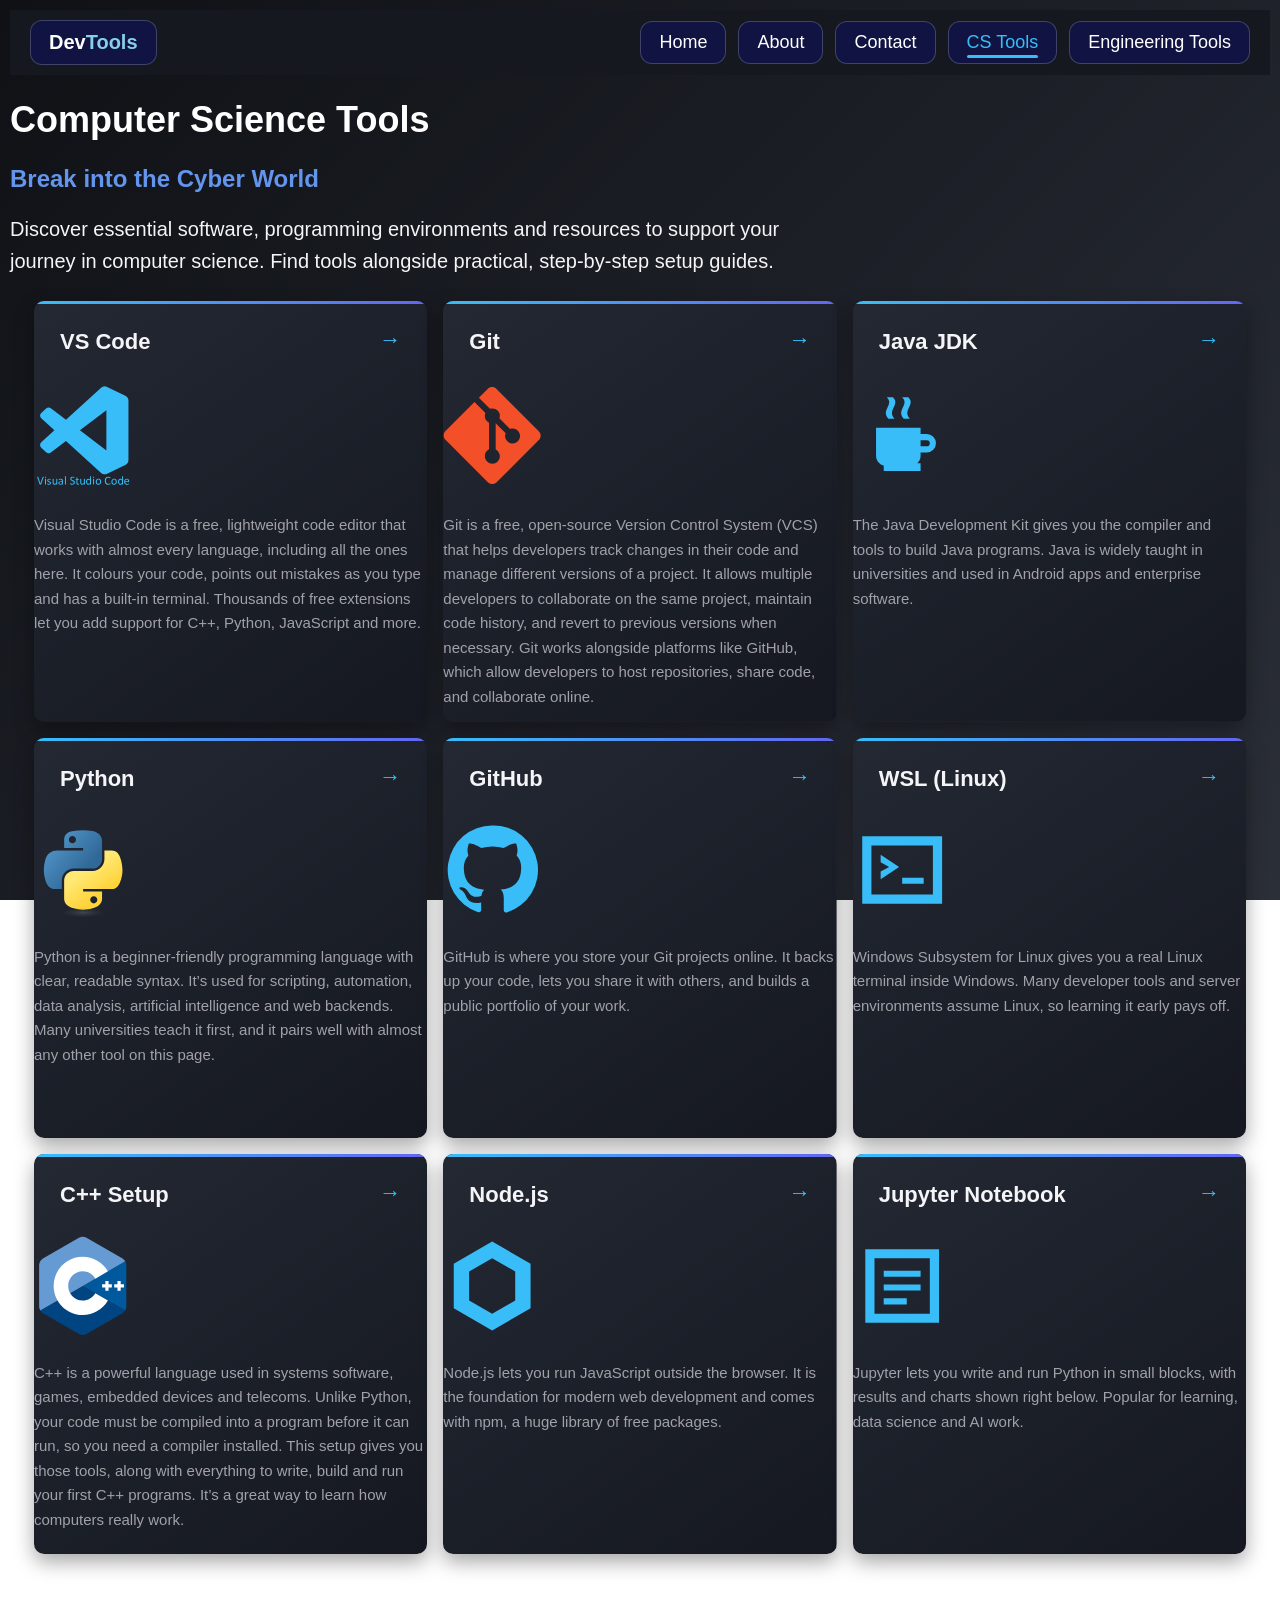
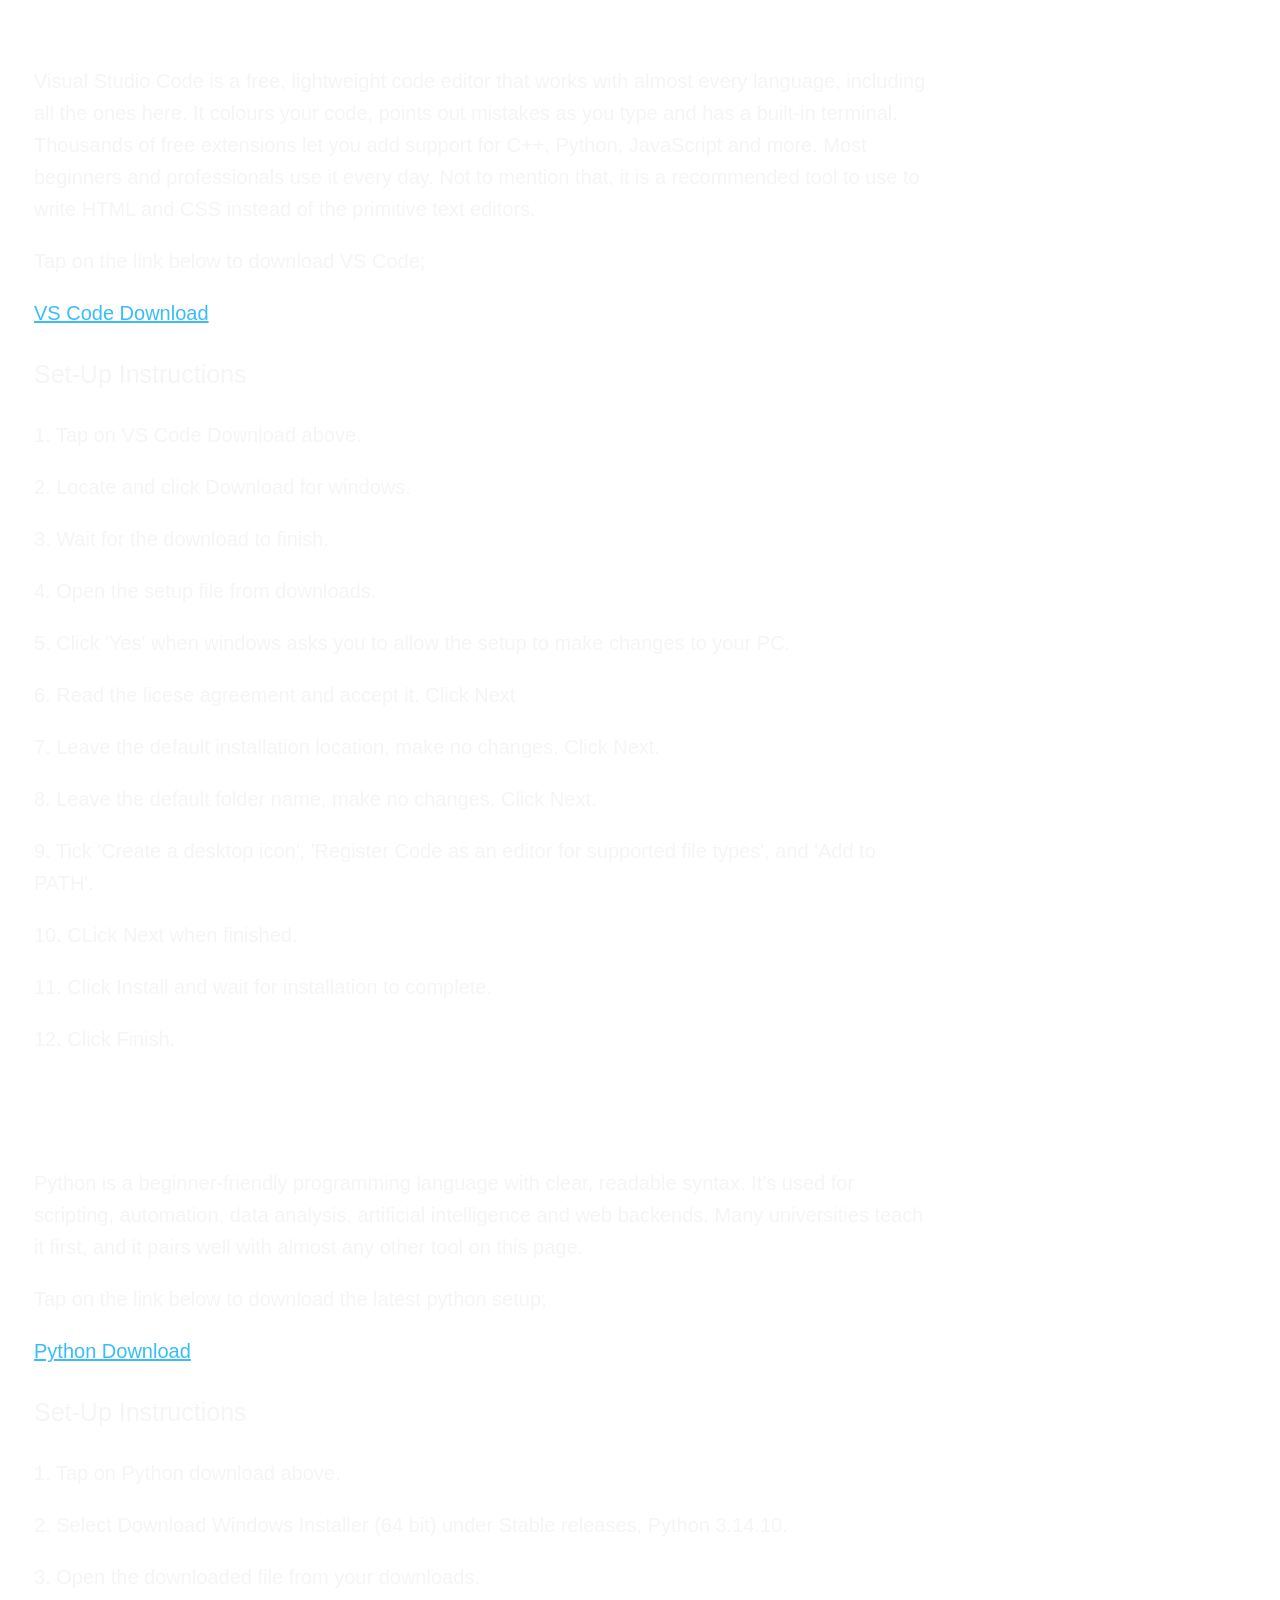
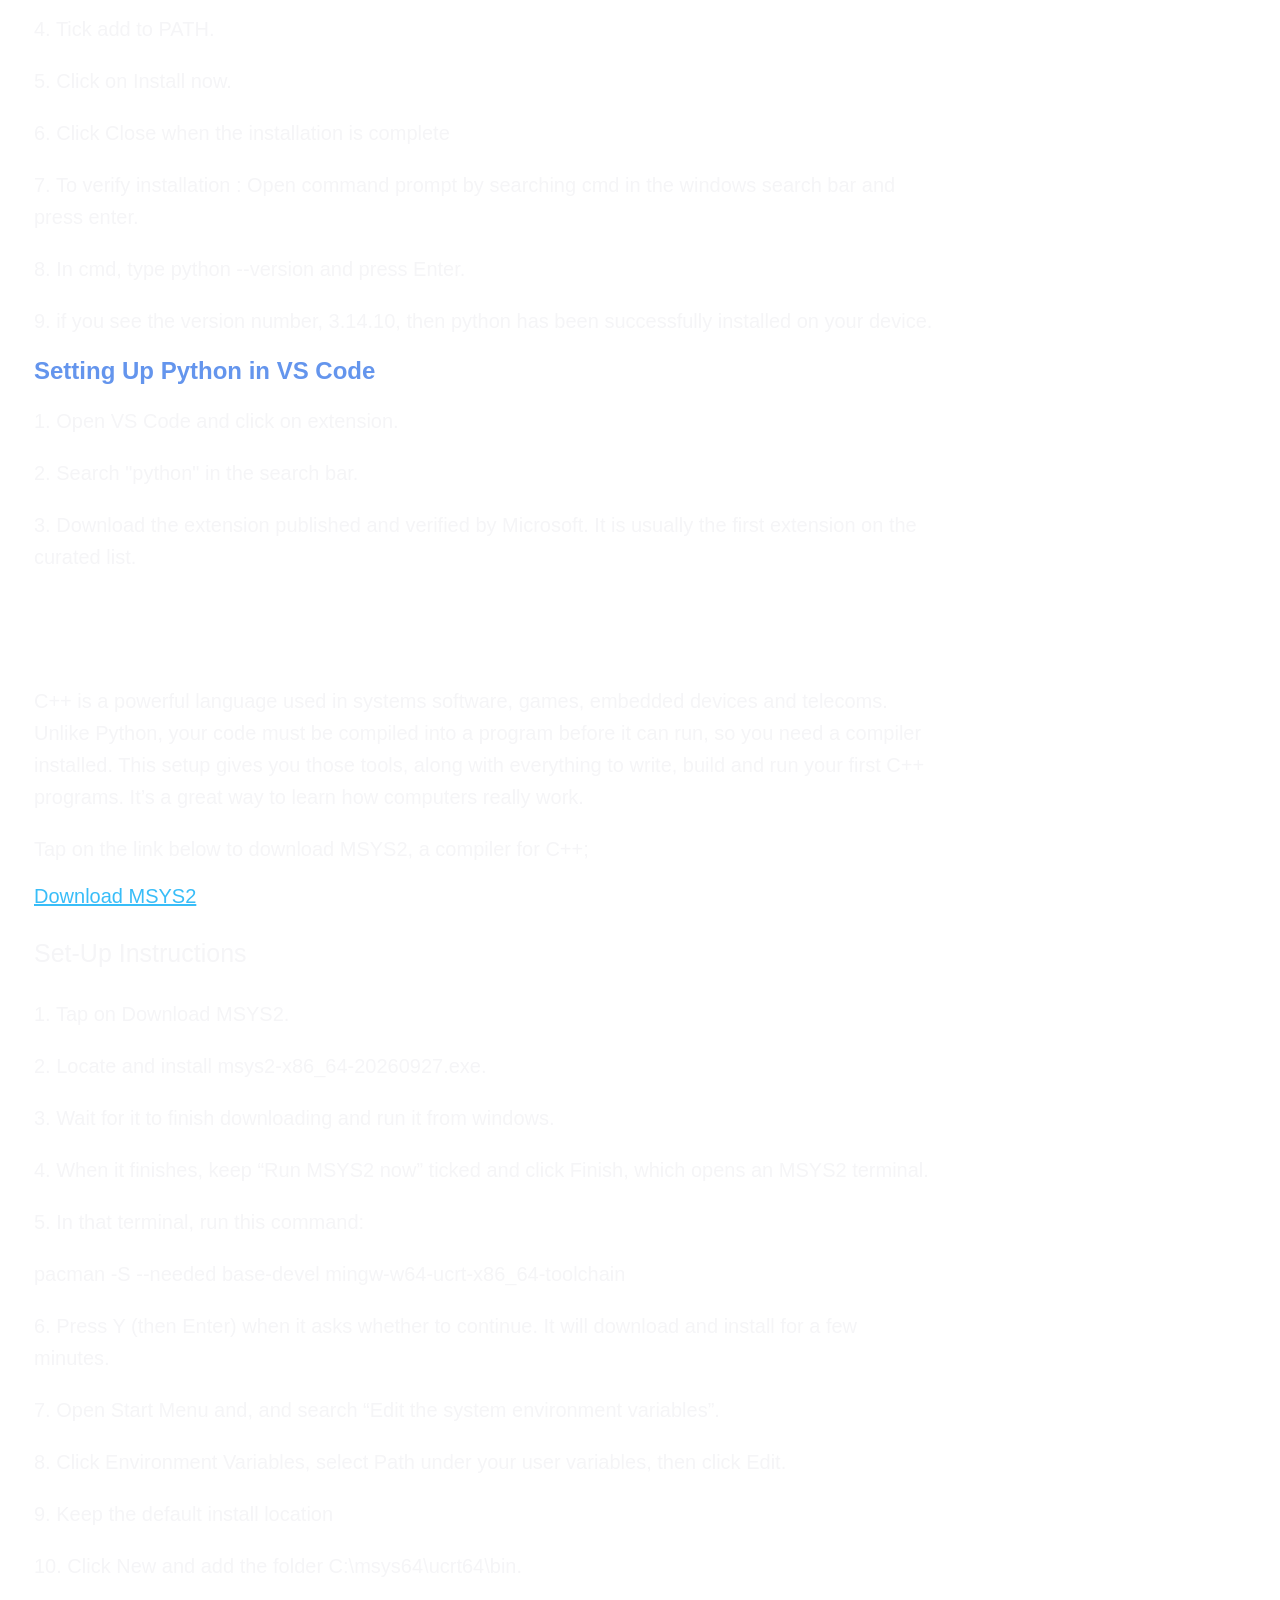
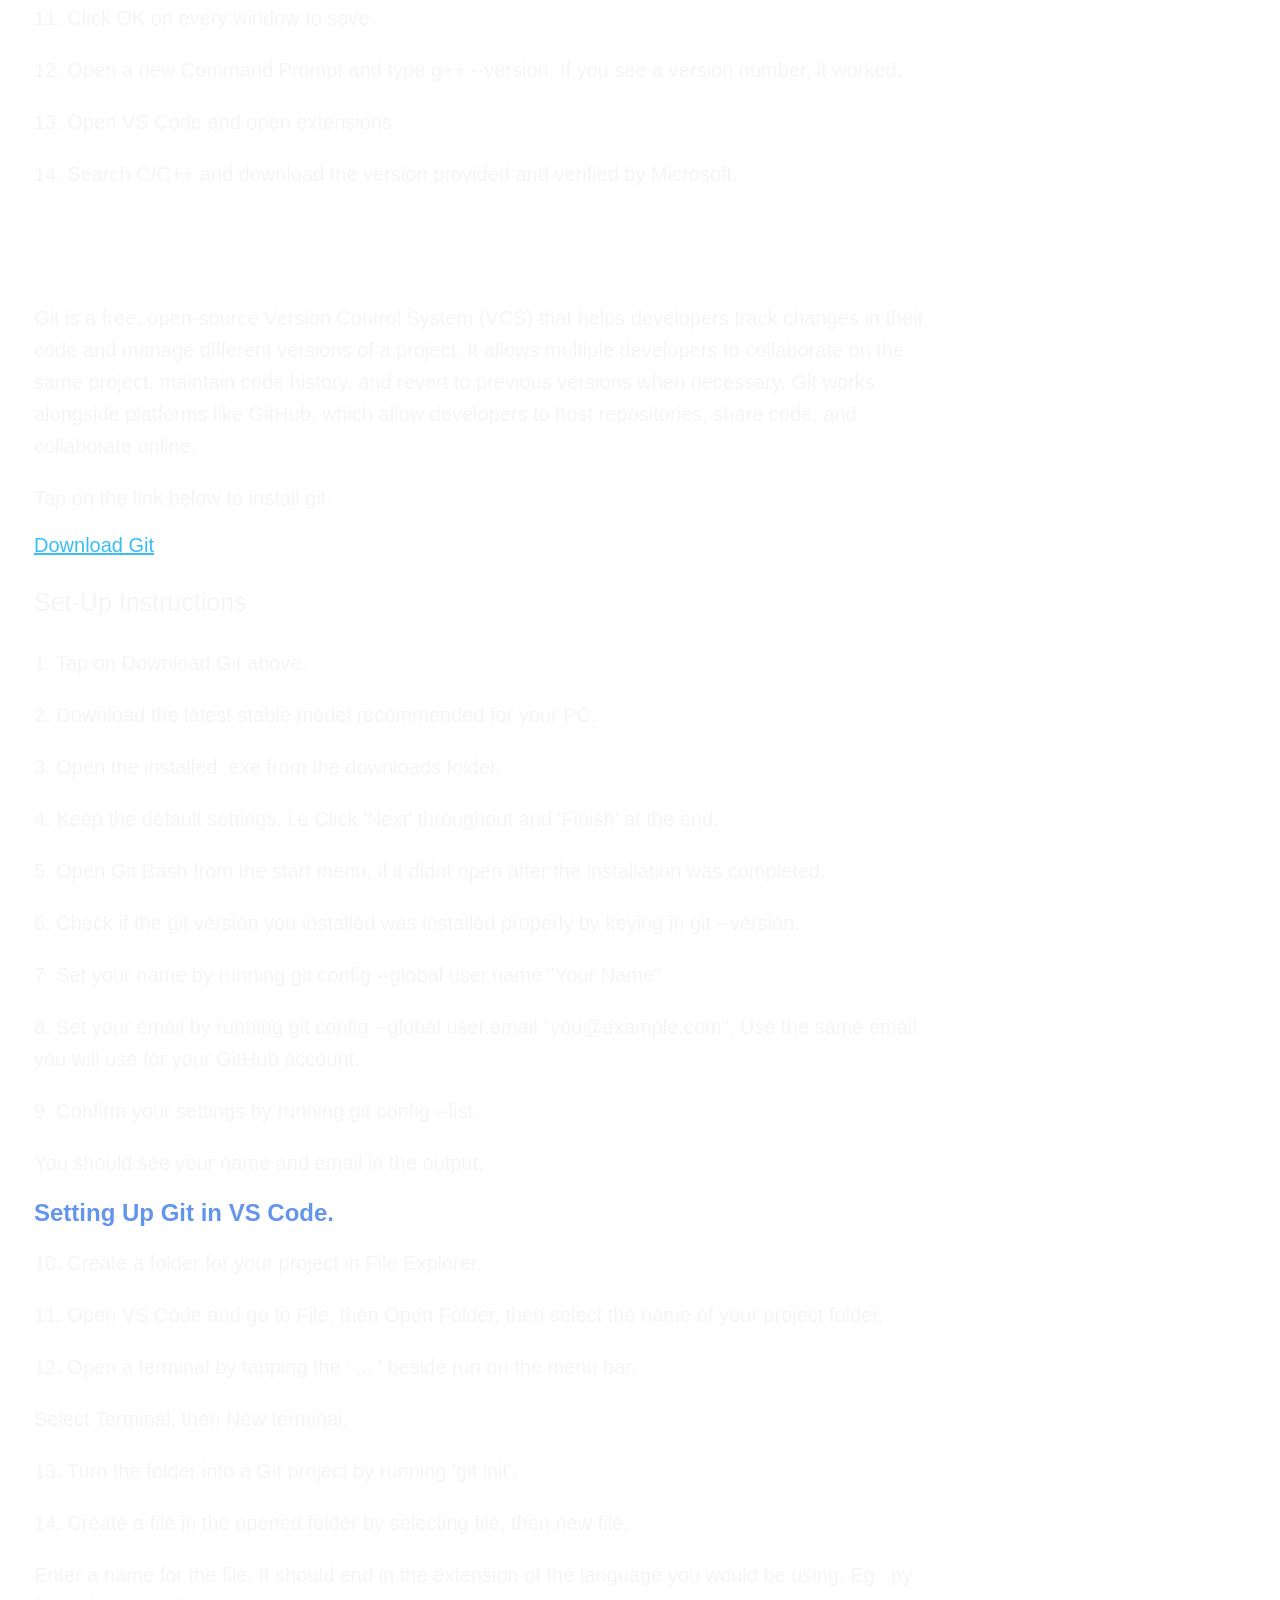
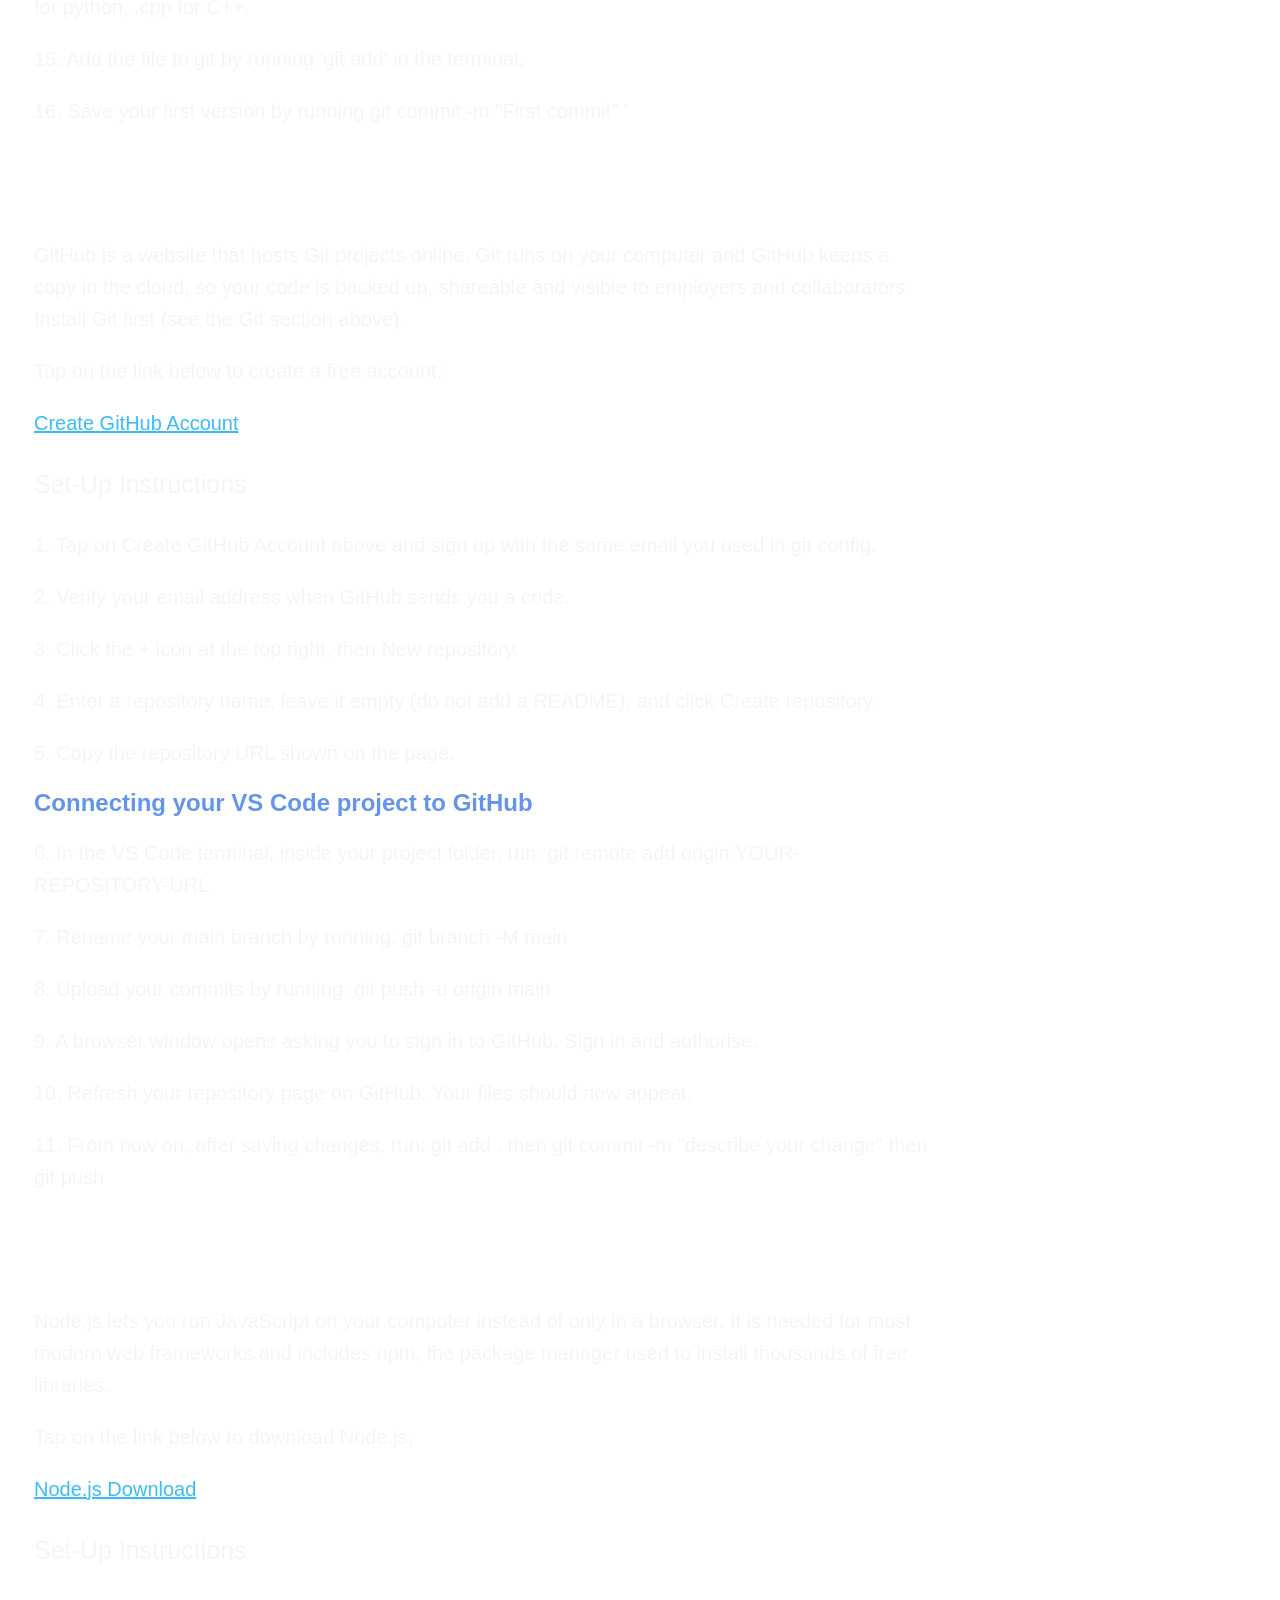
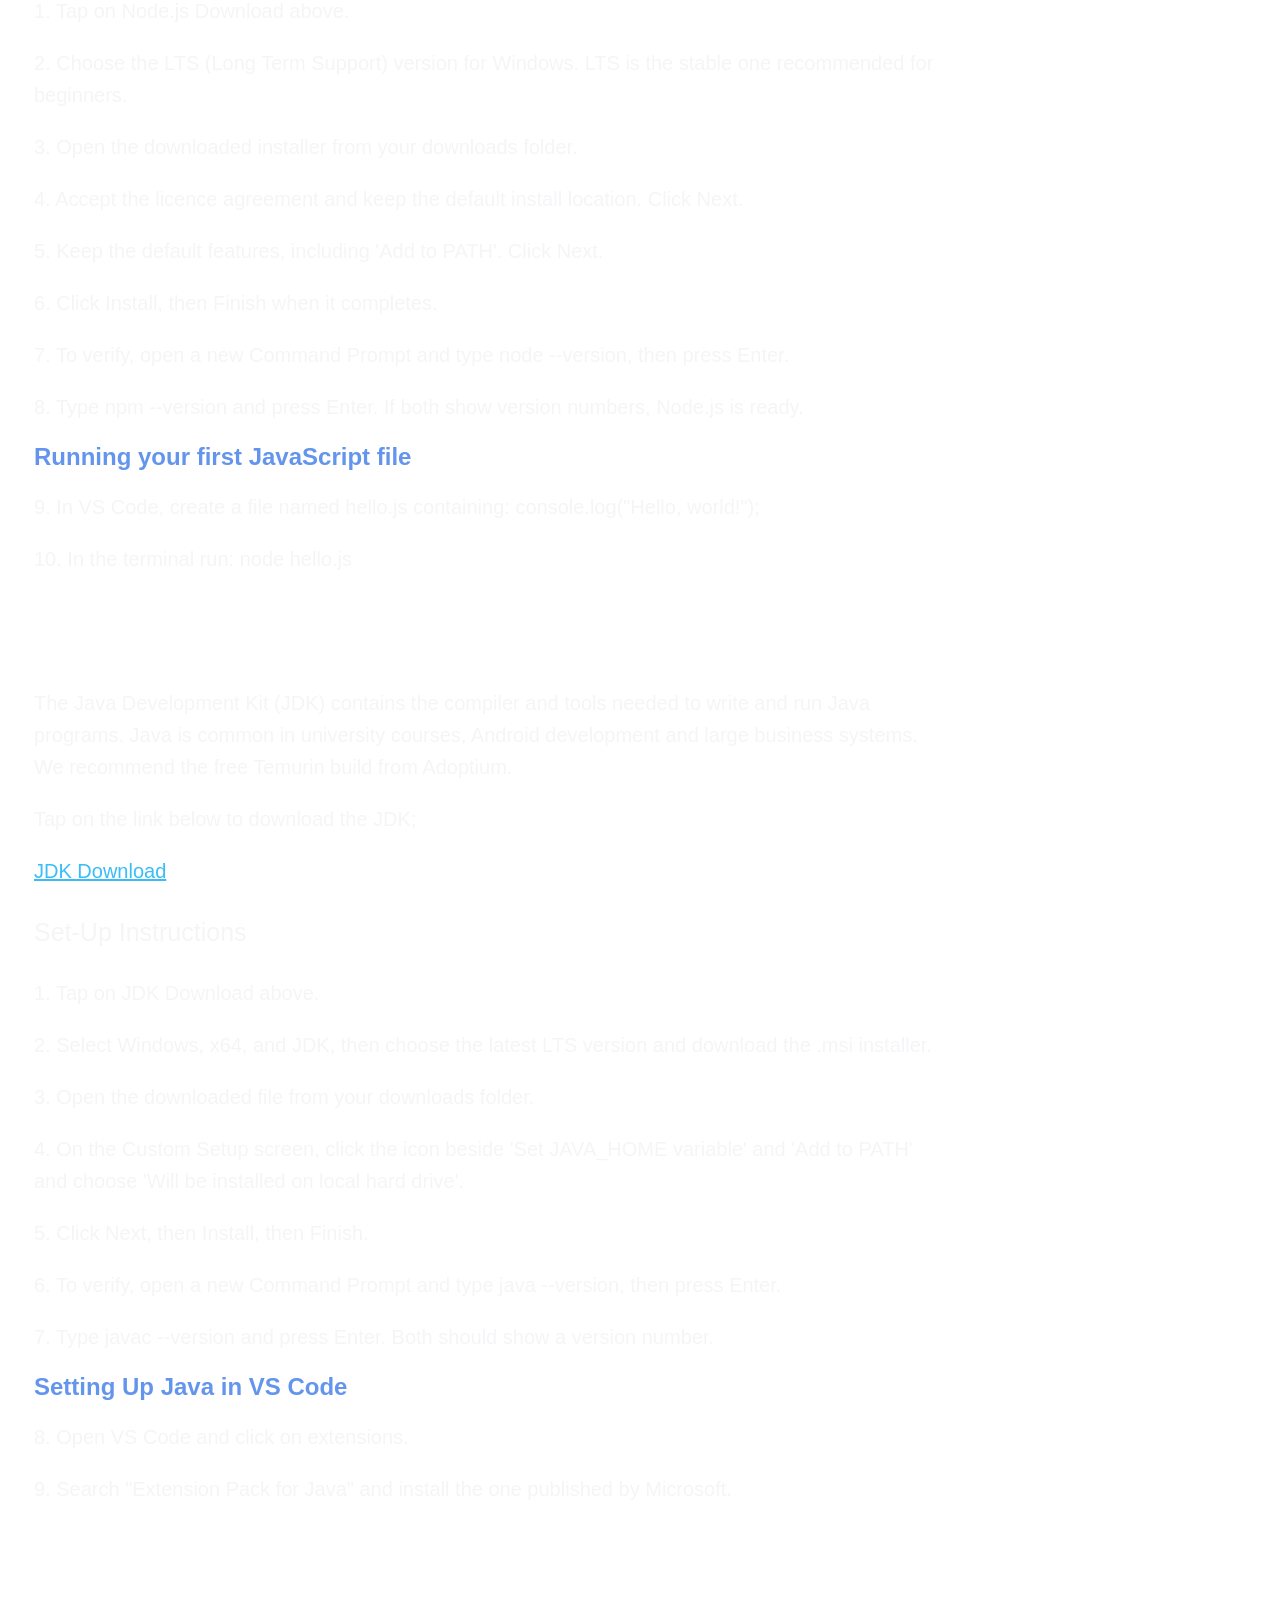
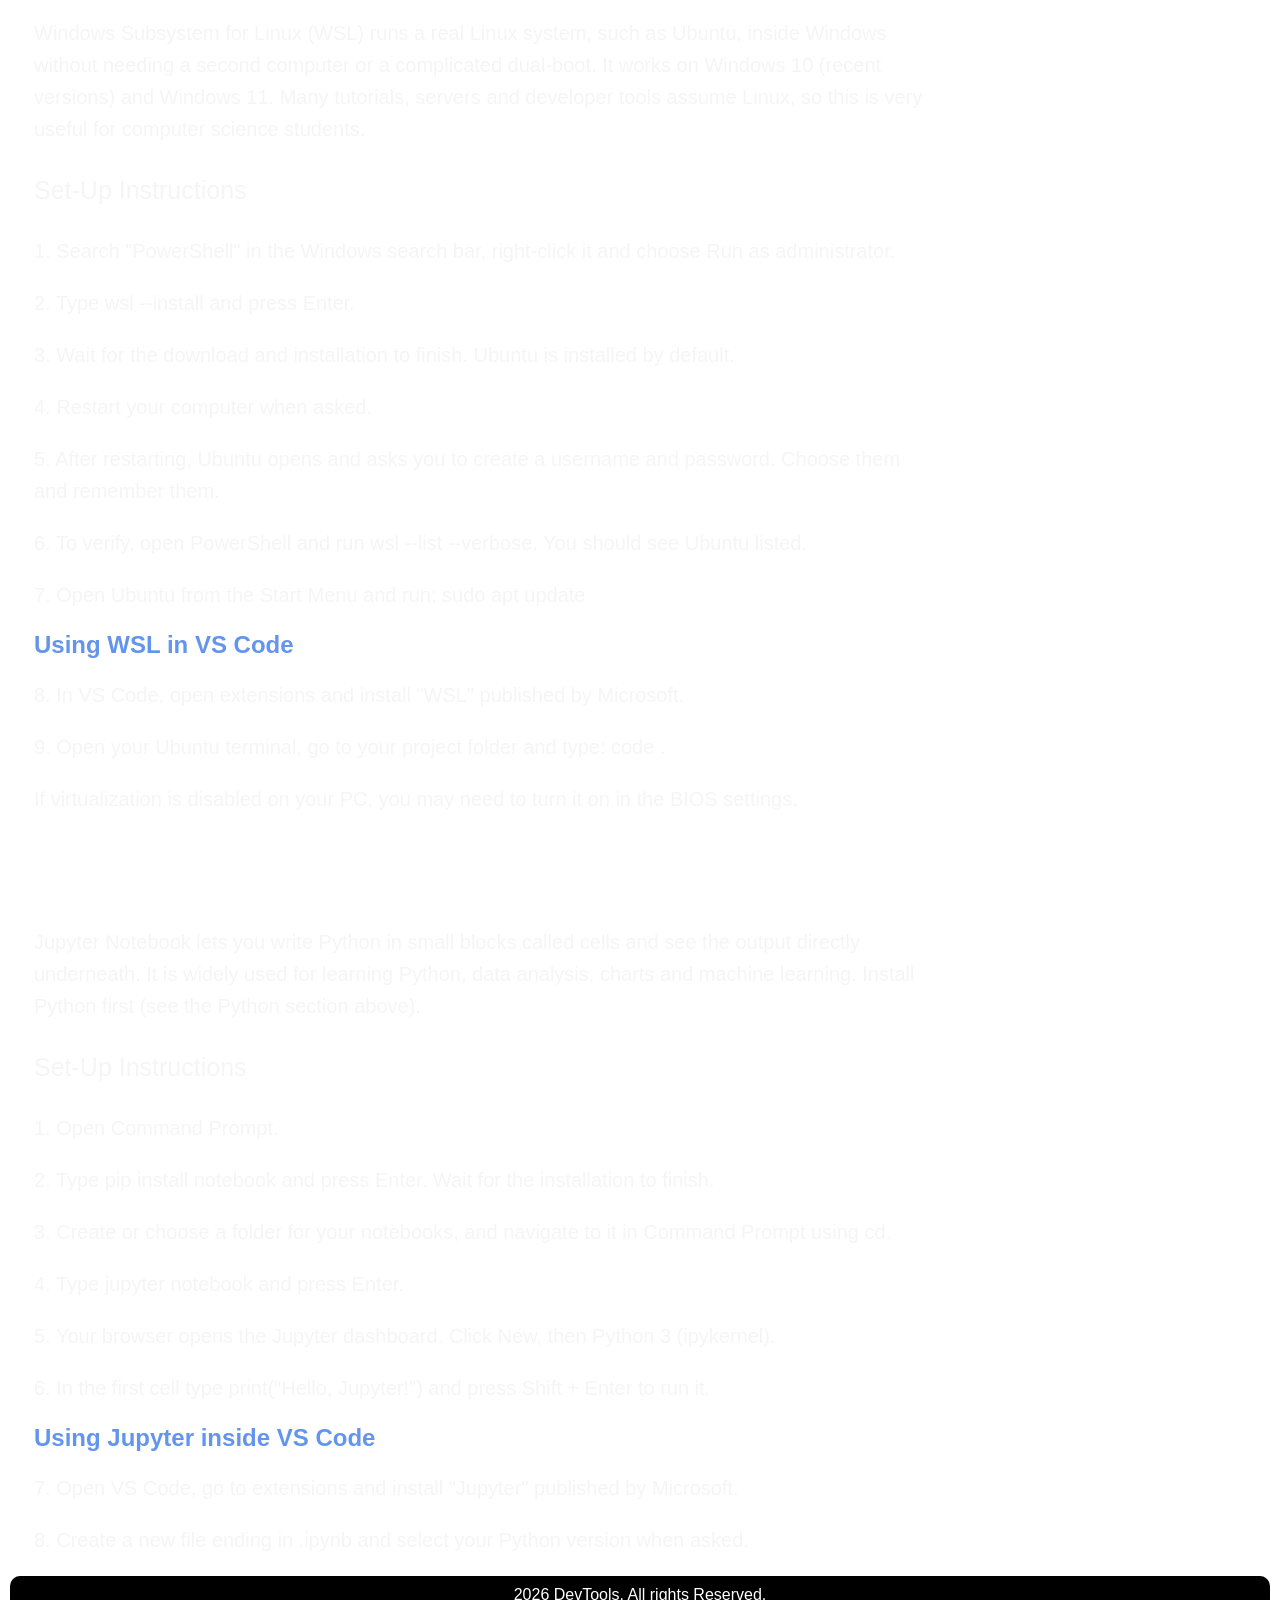
==== devtoolsv.html @ 0cd1486c "Added engtools and mobile fixes" ====
<!DOCTYPE html>
<html lang="en">
<head>
    <meta charset="UTF-8">
    <meta name="viewport" content="width=device-width, initial-scale=1.0">
    <title> DevTools </title>
    <link rel="stylesheet" href="style.css"> 
    <link rel="icon" href="favicon.svg" type="image/svg+xml"> 
</head>
<body>
    <header>
     <nav class="navbar">
        <span class="logo">Dev<span class="accent">Tools</span></span> 
         <div class="navlinks">
        <a href="index.html">Home</a>
        <a href="index.html#about">About</a>
        <a href="index.html#contact">Contact</a>
        <a href="devtoolsv.html" class="active">CS Tools</a>
        <a href="engtools.html">Engineering Tools</a>
         </div>
     </nav>    
    </header>
<h1> Computer Science Tools </h1>
    <h2> Break into the Cyber World </h2>
<p class="about"> Discover essential software, programming environments and resources to support your journey in computer science. Find tools alongside practical, step-by-step setup guides.</p>
<ul id="dt">
    <li>
        <a href="#vscode"> VS Code </a>
            <svg viewBox="0 0 128 128">
            <path fill-rule="evenodd" d="M35.206 124.461c-.35 0-.657.03-.916.088-.262.057-.479.15-.65.266-.159.106-.29.25-.379.421a1.287 1.287 0 0 0-.12.565c0 .362.117.654.346.87.235.214.558.32.974.32.33.003.654-.085.938-.253.29-.175.59-.437.91-.79v-1.487h-1.103zm35.719-3.068c-.329 0-.608.08-.837.238a1.796 1.796 0 0 0-.557.616 2.992 2.992 0 0 0-.313.864 5.08 5.08 0 0 0-.096.984c0 .35.025.695.084 1.037.053.337.149.636.283.898.133.263.315.476.537.633.224.158.503.238.845.238.17 0 .333-.026.49-.07.175-.054.342-.133.492-.234a3.7 3.7 0 0 0 .522-.425c.206-.202.4-.418.578-.646v-2.805c-.35-.433-.688-.762-1.013-.987a1.756 1.756 0 0 0-1.015-.34zm12.989-.03c-.384 0-.712.068-.987.205a1.805 1.805 0 0 0-.682.57 2.714 2.714 0 0 0-.397.878c-.09.363-.132.736-.127 1.109 0 .387.031.745.103 1.081.07.341.192.638.354.887.166.254.387.454.666.6.279.148.624.224 1.041.224.374 0 .703-.07.982-.204.28-.137.504-.325.683-.57.179-.24.313-.533.395-.874a4.647 4.647 0 0 0 .125-1.115c0-.38-.032-.738-.107-1.075a2.697 2.697 0 0 0-.35-.89 1.776 1.776 0 0 0-.659-.604c-.277-.146-.624-.222-1.04-.222zm-6.39-.965c.128 0 .237.004.32.013a.83.83 0 0 1 .195.05c.04.016.075.041.1.074a.182.182 0 0 1 .03.105v7.019a.172.172 0 0 1-.03.103.246.246 0 0 1-.1.075.877.877 0 0 1-.195.046c-.21.02-.422.02-.633 0a.91.91 0 0 1-.199-.045.202.202 0 0 1-.1-.075.205.205 0 0 1-.03-.104v-7.02a.234.234 0 0 1 .03-.104c.016-.029.05-.053.1-.074a.857.857 0 0 1 .2-.05c.083-.01.187-.013.312-.013zm-16.669 0c.125 0 .229.004.312.013a.497.497 0 0 1 .199.045.27.27 0 0 1 .107.075.192.192 0 0 1 .032.109v4.084c0 .412.028.74.087.987a1.918 1.918 0 0 0 .274.632c.12.174.275.309.462.404.188.095.409.145.658.145.32 0 .641-.111.962-.34.32-.23.658-.567 1.02-1.009v-4.904a.23.23 0 0 1 .025-.107.239.239 0 0 1 .104-.074.538.538 0 0 1 .2-.048c.078-.007.187-.011.316-.011.125 0 .23.003.312.012a.464.464 0 0 1 .196.045.3.3 0 0 1 .104.075.16.16 0 0 1 .033.109v7.019a.202.202 0 0 1-.025.103.206.206 0 0 1-.096.075.894.894 0 0 1-.18.045c-.192.022-.382.022-.572 0a.659.659 0 0 1-.18-.044.192.192 0 0 1-.092-.075.2.2 0 0 1-.02-.104v-.93c-.404.443-.8.762-1.186.967a2.547 2.547 0 0 1-1.186.304c-.467 0-.864-.08-1.183-.233a2.043 2.043 0 0 1-.775-.637 2.473 2.473 0 0 1-.424-.938 5.503 5.503 0 0 1-.128-1.294v-4.258c0-.043.007-.08.027-.109a.215.215 0 0 1 .105-.075.536.536 0 0 1 .203-.046c.084-.007.184-.011.31-.011zm-35.932 0c.126 0 .23.004.313.013a.497.497 0 0 1 .2.045.3.3 0 0 1 .103.075c.021.032.032.07.03.109v4.084c0 .412.029.74.092.987.057.249.149.458.27.632.125.174.28.309.466.404.188.095.405.145.653.145.325 0 .646-.111.967-.34.316-.23.657-.567 1.016-1.009v-4.904c0-.04.008-.078.028-.107a.215.215 0 0 1 .105-.074.497.497 0 0 1 .2-.048c.105-.01.21-.013.316-.011.121 0 .224.003.309.012a.475.475 0 0 1 .195.045.378.378 0 0 1 .108.075.192.192 0 0 1 .032.109v7.019a.172.172 0 0 1-.028.103.206.206 0 0 1-.096.075.77.77 0 0 1-.181.045 2.43 2.43 0 0 1-.572 0 .748.748 0 0 1-.18-.044c-.045-.022-.074-.047-.085-.075a.202.202 0 0 1-.027-.104v-.93c-.398.443-.795.762-1.186.967-.362.197-.77.302-1.183.304-.469 0-.861-.08-1.183-.233a2.089 2.089 0 0 1-.778-.637 2.608 2.608 0 0 1-.424-.938 5.726 5.726 0 0 1-.128-1.294v-4.258c0-.043.008-.08.028-.109a.239.239 0 0 1 .104-.075.537.537 0 0 1 .204-.046c.083-.007.187-.011.313-.011v-.001zm-9.95 0a3.2 3.2 0 0 1 .321.013.794.794 0 0 1 .192.05.233.233 0 0 1 .103.074c.022.033.03.066.03.105v7.019a.173.173 0 0 1-.03.103.233.233 0 0 1-.103.075.847.847 0 0 1-.192.046c-.21.02-.422.02-.632 0a.92.92 0 0 1-.2-.045.202.202 0 0 1-.1-.075.17.17 0 0 1-.03-.104v-7.02c0-.037.01-.073.03-.104.017-.029.05-.053.1-.074a.857.857 0 0 1 .2-.05c.082-.01.188-.013.312-.013zm68.99-.112c.58 0 1.083.086 1.512.258.413.159.78.415 1.07.75.288.327.499.724.645 1.194.142.467.213.995.213 1.582 0 .57-.075 1.098-.226 1.578a3.457 3.457 0 0 1-.673 1.244 3.059 3.059 0 0 1-1.125.817c-.45.195-.97.29-1.561.29-.579 0-1.082-.087-1.511-.257a2.707 2.707 0 0 1-1.07-.75 3.155 3.155 0 0 1-.642-1.19 5.526 5.526 0 0 1-.212-1.59c0-.575.075-1.099.225-1.582a3.368 3.368 0 0 1 .671-1.241 2.98 2.98 0 0 1 1.12-.812c.445-.195.97-.291 1.566-.291zm-49.145 0c.505 0 .934.059 1.287.175.355.112.641.279.858.504.216.22.375.49.474.82.1.328.15.711.15 1.148v4.733c0 .064-.02.109-.062.139a.433.433 0 0 1-.17.07c-.107.02-.213.028-.322.025a1.65 1.65 0 0 1-.324-.025.387.387 0 0 1-.175-.07c-.037-.03-.053-.075-.053-.139v-.703a3.471 3.471 0 0 1-1.03.767 2.739 2.739 0 0 1-1.193.27c-.371 0-.704-.046-1.004-.146a2.15 2.15 0 0 1-.762-.416 1.804 1.804 0 0 1-.49-.671 2.227 2.227 0 0 1-.176-.903c0-.394.079-.74.242-1.028.164-.298.402-.548.69-.728a3.416 3.416 0 0 1 1.109-.433 6.906 6.906 0 0 1 1.473-.142h.97v-.545c0-.271-.03-.513-.088-.72a1.259 1.259 0 0 0-.275-.517 1.23 1.23 0 0 0-.495-.312 2.291 2.291 0 0 0-.75-.109c-.315 0-.603.043-.852.118-.228.065-.451.149-.666.249-.188.087-.347.17-.476.245-.124.08-.22.117-.282.117a.189.189 0 0 1-.109-.034.254.254 0 0 1-.083-.091.416.416 0 0 1-.05-.162 1.125 1.125 0 0 1-.017-.214c0-.127.008-.232.03-.307a.479.479 0 0 1 .128-.216c.071-.067.191-.146.362-.238.176-.091.37-.174.597-.249a5.53 5.53 0 0 1 .73-.187c.266-.05.535-.075.804-.075zm-14.99 0c.187 0 .375.016.561.05.188.029.354.07.509.116a1.988 1.988 0 0 1 .624.295c.043.03.082.067.113.11a.426.426 0 0 1 .037.108c.01.037.017.083.025.14.01.148.01.296 0 .443a.487.487 0 0 1-.043.158c-.016.041-.036.074-.066.091a.156.156 0 0 1-.083.029c-.05 0-.116-.029-.202-.087a2.46 2.46 0 0 0-.341-.184 3.908 3.908 0 0 0-.497-.183 2.256 2.256 0 0 0-.653-.086 2.019 2.019 0 0 0-.576.074 1.119 1.119 0 0 0-.411.213.874.874 0 0 0-.242.32 1.017 1.017 0 0 0-.079.407c0 .2.05.371.155.509.103.141.24.262.407.365.163.1.354.196.566.28l.654.258c.22.087.437.187.653.296.217.108.409.242.576.394.166.16.298.346.398.563.1.22.155.48.155.783 0 .358-.067.679-.2.957a1.995 1.995 0 0 1-.566.712 2.525 2.525 0 0 1-.874.433 3.911 3.911 0 0 1-1.116.15c-.245 0-.487-.021-.712-.059a3.72 3.72 0 0 1-.607-.149 2.85 2.85 0 0 1-.459-.188 1.186 1.186 0 0 1-.27-.174.424.424 0 0 1-.126-.217 1.92 1.92 0 0 1-.025-.633.874.874 0 0 1 .043-.163.192.192 0 0 1 .062-.09.201.201 0 0 1 .099-.026c.059 0 .142.033.256.104.11.07.248.145.411.23.162.083.357.162.582.233.222.066.48.103.77.103.217 0 .416-.024.592-.07.165-.04.322-.11.461-.209a.906.906 0 0 0 .3-.345 1.11 1.11 0 0 0 .104-.5.826.826 0 0 0-.149-.499 1.54 1.54 0 0 0-.405-.358 3.547 3.547 0 0 0-.56-.279 65.496 65.496 0 0 1-.642-.25 7.673 7.673 0 0 1-.65-.304 2.39 2.39 0 0 1-.562-.407 1.89 1.89 0 0 1-.404-.576 1.962 1.962 0 0 1-.149-.802 1.886 1.886 0 0 1 .637-1.457c.214-.188.48-.341.8-.454a3.274 3.274 0 0 1 1.119-.175zm36.04-1.77c.128 0 .236.01.32.017a.806.806 0 0 1 .196.05c.04.018.074.047.1.083a.168.168 0 0 1 .032.1v1.67h1.8a.207.207 0 0 1 .112.029.217.217 0 0 1 .079.092.43.43 0 0 1 .05.166c.012.07.016.153.016.25 0 .187-.025.324-.07.408-.046.083-.11.124-.187.124h-1.8v3.914c0 .483.071.849.214 1.094.145.246.399.371.77.371.117 0 .223-.013.32-.033a3.975 3.975 0 0 0 .246-.075 1.545 1.545 0 0 0 .186-.074.343.343 0 0 1 .142-.034c.025 0 .05.005.074.017a.129.129 0 0 1 .055.074 1.212 1.212 0 0 1 .05.383c0 .15-.008.27-.03.358a.41.41 0 0 1-.095.196.626.626 0 0 1-.188.117 1.641 1.641 0 0 1-.282.091 7.373 7.373 0 0 1-.341.059 3.35 3.35 0 0 1-.358.02 2.77 2.77 0 0 1-.938-.14 1.513 1.513 0 0 1-.636-.438 1.788 1.788 0 0 1-.363-.742 4.387 4.387 0 0 1-.113-1.057v-4.1h-.98c-.08 0-.143-.042-.189-.125-.05-.084-.07-.221-.07-.409 0-.095.004-.179.017-.249a.957.957 0 0 1 .053-.166.194.194 0 0 1 .08-.092.207.207 0 0 1 .112-.03h.979v-1.669c0-.037.007-.071.024-.099a.245.245 0 0 1 .104-.085.778.778 0 0 1 .197-.05c.103-.01.207-.016.312-.016zm-51.06-.803c.145 0 .258.004.346.013a.847.847 0 0 1 .199.04.262.262 0 0 1 .104.084.637.637 0 0 1 .066.13l2.894 8.492h.008l2.814-8.476a.731.731 0 0 1 .053-.142.213.213 0 0 1 .11-.086.972.972 0 0 1 .22-.043c.253-.02.507-.016.758.009.092.013.154.037.187.075.038.038.05.088.043.158-.015.096-.04.189-.075.28l-3.289 9.37a.375.375 0 0 1-.087.142.375.375 0 0 1-.155.087 1.1 1.1 0 0 1-.25.042 4.896 4.896 0 0 1-.374.012c-.118 0-.217-.004-.304-.004a1.699 1.699 0 0 1-.378-.053.283.283 0 0 1-.114-.054.206.206 0 0 1-.075-.072.37.37 0 0 1-.05-.107l-3.3-9.372a1.044 1.044 0 0 1-.067-.28c0-.07.022-.12.066-.157a.485.485 0 0 1 .23-.072c.1-.009.241-.016.42-.016zm45.472-.1a4.18 4.18 0 0 1 1.311.216c.2.063.38.138.538.217.155.08.258.146.31.196a.58.58 0 0 1 .095.116c.018.034.031.07.036.109a.838.838 0 0 1 .025.162c.004.063.008.141.008.242 0 .091-.004.174-.012.245a1.43 1.43 0 0 1-.032.186.252.252 0 0 1-.069.109.166.166 0 0 1-.099.033c-.053 0-.146-.036-.266-.107a7.966 7.966 0 0 0-.45-.247 3.808 3.808 0 0 0-.629-.25 2.747 2.747 0 0 0-.816-.111c-.277 0-.524.037-.731.113a1.437 1.437 0 0 0-.512.298 1.164 1.164 0 0 0-.305.446 1.51 1.51 0 0 0-.104.545c0 .28.066.525.196.725.128.204.303.384.52.537.217.158.462.299.737.433.275.129.554.258.842.391.285.133.565.28.84.437.279.159.524.346.737.563.218.22.396.477.524.76.134.297.2.642.2 1.042 0 .474-.088.895-.263 1.266a2.739 2.739 0 0 1-.724.94 3.128 3.128 0 0 1-1.095.58c-.439.133-.895.198-1.353.195-.337 0-.65-.03-.937-.088a4.853 4.853 0 0 1-.774-.209 3.674 3.674 0 0 1-.565-.256 1.423 1.423 0 0 1-.321-.225.551.551 0 0 1-.134-.238 1.403 1.403 0 0 1-.042-.388c0-.116.005-.208.014-.282a.798.798 0 0 1 .049-.188.205.205 0 0 1 .074-.096.244.244 0 0 1 .113-.024c.072 0 .176.041.31.129.127.091.298.187.507.292.207.103.458.199.753.29.33.098.675.143 1.02.138.27.001.537-.038.795-.117a1.908 1.908 0 0 0 .624-.333c.175-.141.31-.316.405-.528a1.716 1.716 0 0 0 .141-.709 1.332 1.332 0 0 0-.196-.731 1.953 1.953 0 0 0-.516-.533 4.295 4.295 0 0 0-.729-.42l-.836-.392a9.15 9.15 0 0 1-.837-.441 3.49 3.49 0 0 1-.725-.571 2.673 2.673 0 0 1-.52-.766 2.624 2.624 0 0 1-.196-1.058c0-.42.075-.795.23-1.127.153-.33.366-.604.637-.829a2.846 2.846 0 0 1 .978-.512 4.11 4.11 0 0 1 1.22-.175zm27.251-.109c.3 0 .508.05.621.16.112.107.167.308.167.602 0 .305-.058.509-.17.616-.118.113-.326.168-.634.168-.298 0-.507-.055-.62-.163-.113-.104-.166-.308-.166-.604 0-.3.057-.507.17-.616.117-.108.325-.163.632-.163zm-62.548 0c.298 0 .507.05.62.16.108.107.165.308.165.602 0 .305-.057.509-.17.616-.116.113-.328.168-.632.168-.305 0-.508-.055-.62-.163-.113-.104-.167-.308-.167-.604 0-.3.054-.507.17-.616.113-.108.325-.163.633-.163zm58.606-.482c.129 0 .238.004.32.017.084.012.15.028.197.045a.236.236 0 0 1 .103.08.181.181 0 0 1 .039.108v10.387a.234.234 0 0 1-.03.107.214.214 0 0 1-.092.075 1.033 1.033 0 0 1-.179.043 2.157 2.157 0 0 1-.537 0 1.146 1.146 0 0 1-.18-.043.243.243 0 0 1-.098-.075.197.197 0 0 1-.034-.107v-.93c-.33.372-.719.689-1.15.938-.394.22-.83.333-1.306.333-.511 0-.954-.1-1.316-.3a2.451 2.451 0 0 1-.887-.812 3.615 3.615 0 0 1-.494-1.199 6.593 6.593 0 0 1-.155-1.458c0-.602.062-1.144.192-1.63.132-.488.324-.9.579-1.245.247-.338.572-.61.948-.792a2.94 2.94 0 0 1 1.304-.278 2.4 2.4 0 0 1 1.13.27c.34.18.677.446 1.01.791v-4.075c0-.038.008-.075.024-.109a.209.209 0 0 1 .105-.079c.164-.05.335-.072.507-.063zm-32.663-.033c.13 0 .235.004.317.016a.634.634 0 0 1 .195.046.226.226 0 0 1 .104.08c.022.028.03.065.03.108v10.42a.173.173 0 0 1-.03.103.264.264 0 0 1-.104.075.817.817 0 0 1-.195.046c-.21.02-.42.02-.63 0a.911.911 0 0 1-.198-.045.236.236 0 0 1-.105-.075.202.202 0 0 1-.025-.104v-10.421c0-.037.008-.075.025-.108a.213.213 0 0 1 .104-.079.76.76 0 0 1 .2-.047 2.185 2.185 0 0 1 .312-.016zm71.7 4.404c-.33 0-.608.08-.837.238a1.797 1.797 0 0 0-.557.616 3.013 3.013 0 0 0-.313.864 5.162 5.162 0 0 0-.095.984c0 .35.024.695.083 1.037.053.337.146.636.282.898.133.264.314.476.537.633.225.158.504.238.842.238.175 0 .337-.026.496-.07.173-.055.337-.134.487-.234.166-.108.34-.25.524-.425s.374-.391.579-.646v-2.805c-.35-.432-.687-.762-1.013-.987a1.774 1.774 0 0 0-1.014-.34zm-8.305-.03c-.384 0-.712.068-.986.205a1.807 1.807 0 0 0-.683.57 2.611 2.611 0 0 0-.396.878c-.09.363-.133.736-.129 1.109 0 .387.033.745.104 1.081.071.342.191.638.353.887.168.254.388.454.667.6.28.148.624.224 1.036.224.38 0 .708-.07.987-.204a1.85 1.85 0 0 0 .682-.57c.18-.24.31-.533.397-.874.086-.365.128-.74.125-1.115a5.198 5.198 0 0 0-.11-1.075 2.713 2.713 0 0 0-.349-.89 1.754 1.754 0 0 0-.66-.604c-.276-.146-.626-.222-1.038-.222zm16.432-.07a1.912 1.912 0 0 0-.838.18 1.844 1.844 0 0 0-.603.473 2.183 2.183 0 0 0-.38.692 2.97 2.97 0 0 0-.148.824h3.829c.017-.675-.133-1.208-.45-1.59-.315-.387-.786-.579-1.41-.579zm.066-1.007c.554 0 1.02.092 1.407.266.369.164.697.409.96.716.247.296.43.65.547 1.05.118.42.177.854.175 1.29v.238c0 .199-.05.345-.154.431a.529.529 0 0 1-.346.126h-4.624c0 .391.041.74.119 1.053.077.313.209.583.392.803.184.224.421.396.712.516.292.122.65.18 1.074.18a4.692 4.692 0 0 0 1.57-.266c.192-.067.35-.13.47-.183a.778.778 0 0 1 .28-.08c.037 0 .07.009.1.025a.218.218 0 0 1 .066.083.911.911 0 0 1 .033.15c.016.138.017.278.004.416a1.091 1.091 0 0 1-.022.134.347.347 0 0 1-.107.191.973.973 0 0 1-.254.142 3.316 3.316 0 0 1-.546.192 8.168 8.168 0 0 1-.774.166 5.68 5.68 0 0 1-.941.075c-.579 0-1.082-.08-1.515-.241a2.857 2.857 0 0 1-1.099-.716 3.144 3.144 0 0 1-.67-1.196c-.15-.48-.225-1.032-.225-1.669 0-.604.08-1.144.233-1.624.14-.45.37-.868.674-1.228a3 3 0 0 1 1.066-.77 3.484 3.484 0 0 1 1.395-.27zm-16.448 0c.58 0 1.082.086 1.51.258.412.16.78.417 1.07.75.289.327.5.724.647 1.194.14.467.212.995.212 1.582 0 .57-.075 1.098-.224 1.578a3.44 3.44 0 0 1-.676 1.245 3.053 3.053 0 0 1-1.124.816c-.45.195-.97.29-1.56.29-.58 0-1.083-.087-1.512-.257a2.705 2.705 0 0 1-1.07-.75 3.155 3.155 0 0 1-.641-1.19 5.497 5.497 0 0 1-.213-1.59c0-.575.075-1.099.226-1.582a3.37 3.37 0 0 1 .67-1.24 3.003 3.003 0 0 1 1.12-.813c.445-.195.966-.291 1.566-.291zm-7.739-2.648c.291 0 .575.025.849.08.28.053.533.124.767.207.232.083.44.18.623.288.184.107.31.198.38.27a.81.81 0 0 1 .133.159c.026.039.043.083.053.129a1.993 1.993 0 0 1 .026.682.693.693 0 0 1-.046.183.246.246 0 0 1-.074.109.15.15 0 0 1-.105.037c-.074 0-.175-.05-.309-.154a4.795 4.795 0 0 0-.503-.332 3.902 3.902 0 0 0-.753-.339 3.347 3.347 0 0 0-1.062-.15c-.45 0-.858.088-1.228.267a2.613 2.613 0 0 0-.945.792 3.916 3.916 0 0 0-.607 1.278 6.337 6.337 0 0 0-.218 1.719c0 .637.072 1.203.21 1.694.14.49.336.903.595 1.232.262.329.578.58.953.75.379.166.803.253 1.277.253.405 0 .754-.05 1.054-.149.267-.084.525-.194.77-.33a6.05 6.05 0 0 0 .52-.332c.137-.1.246-.15.32-.15a.178.178 0 0 1 .097.025c.028.022.05.053.061.087.02.06.032.121.039.183.004.08.007.18.007.299 0 .085 0 .155-.003.218a1.31 1.31 0 0 1-.03.162.434.434 0 0 1-.05.125.655.655 0 0 1-.108.133 2.125 2.125 0 0 1-.329.238 3.666 3.666 0 0 1-.62.312 4.831 4.831 0 0 1-.85.258 4.883 4.883 0 0 1-1.048.104 4.632 4.632 0 0 1-1.774-.325 3.571 3.571 0 0 1-1.349-.97c-.374-.425-.658-.948-.858-1.577-.202-.625-.298-1.35-.298-2.165 0-.837.103-1.582.32-2.236.191-.609.5-1.175.907-1.665a3.88 3.88 0 0 1 1.403-1.041 4.387 4.387 0 0 1 1.803-.358zm18.66-.616c.127 0 .236.004.319.017a1.018 1.018 0 0 1 .195.046.262.262 0 0 1 .104.078.181.181 0 0 1 .038.11v10.386a.239.239 0 0 1-.029.107.207.207 0 0 1-.096.075.891.891 0 0 1-.175.043 2.149 2.149 0 0 1-.536 0 1.164 1.164 0 0 1-.18-.043.248.248 0 0 1-.1-.075.193.193 0 0 1-.032-.107v-.93a4.776 4.776 0 0 1-1.15.938 2.654 2.654 0 0 1-1.307.333c-.512 0-.953-.1-1.316-.3a2.458 2.458 0 0 1-.886-.812 3.609 3.609 0 0 1-.496-1.199 6.572 6.572 0 0 1-.154-1.458c0-.602.063-1.144.192-1.63.134-.488.325-.9.579-1.245.247-.338.572-.61.949-.792a2.944 2.944 0 0 1 1.303-.278c.412 0 .786.092 1.127.27.341.18.68.446 1.013.791v-4.075a.26.26 0 0 1 .024-.109c.016-.034.054-.058.105-.079.065-.02.132-.035.2-.045a2.1 2.1 0 0 1 .308-.017zm-25.813-3.005c1.812.706 3.88.661 5.71-.22l23.697-11.403a7.194 7.194 0 0 0 4.073-6.482V18.594a7.195 7.195 0 0 0-4.073-6.483L95.188.708a7.166 7.166 0 0 0-8.175 1.393L41.647 43.489l-19.76-15a4.79 4.79 0 0 0-6.12.272l-6.339 5.766a4.798 4.798 0 0 0-.005 7.091L26.56 57.253 9.423 72.887a4.798 4.798 0 0 0 .005 7.093l6.338 5.765a4.79 4.79 0 0 0 6.12.272l19.76-15 45.366 41.388a7.166 7.166 0 0 0 2.467 1.612zm4.722-82.893-34.42 26.129L94.2 83.382Z" clip-rule="evenodd"></path>
            </svg>
        
         <span class="cardtext">
            <p><span class="card-desc"> Visual Studio Code is a free, lightweight code editor that works with almost every language, including all the ones here. It colours your code, points out mistakes as you type and has a built-in terminal. Thousands of free extensions let you add support for C++, Python, JavaScript and more. </span></p>
           </span>   
    </li>
    <li>
        <a href="#python"> Python </a>
           
            <svg viewBox="0 0 128 128">
            <linearGradient id="python-original-a" gradientUnits="userSpaceOnUse" x1="70.252" y1="1237.476" x2="170.659" y2="1151.089" gradientTransform="matrix(.563 0 0 -.568 -29.215 707.817)"><stop offset="0" stop-color="#5A9FD4"></stop><stop offset="1" stop-color="#306998"></stop></linearGradient><linearGradient id="python-original-b" gradientUnits="userSpaceOnUse" x1="209.474" y1="1098.811" x2="173.62" y2="1149.537" gradientTransform="matrix(.563 0 0 -.568 -29.215 707.817)"><stop offset="0" stop-color="#FFD43B"></stop><stop offset="1" stop-color="#FFE873"></stop></linearGradient><path fill="url(#python-original-a)" d="M63.391 1.988c-4.222.02-8.252.379-11.8 1.007-10.45 1.846-12.346 5.71-12.346 12.837v9.411h24.693v3.137H29.977c-7.176 0-13.46 4.313-15.426 12.521-2.268 9.405-2.368 15.275 0 25.096 1.755 7.311 5.947 12.519 13.124 12.519h8.491V67.234c0-8.151 7.051-15.34 15.426-15.34h24.665c6.866 0 12.346-5.654 12.346-12.548V15.833c0-6.693-5.646-11.72-12.346-12.837-4.244-.706-8.645-1.027-12.866-1.008zM50.037 9.557c2.55 0 4.634 2.117 4.634 4.721 0 2.593-2.083 4.69-4.634 4.69-2.56 0-4.633-2.097-4.633-4.69-.001-2.604 2.073-4.721 4.633-4.721z" transform="translate(0 10.26)"></path><path fill="url(#python-original-b)" d="M91.682 28.38v10.966c0 8.5-7.208 15.655-15.426 15.655H51.591c-6.756 0-12.346 5.783-12.346 12.549v23.515c0 6.691 5.818 10.628 12.346 12.547 7.816 2.297 15.312 2.713 24.665 0 6.216-1.801 12.346-5.423 12.346-12.547v-9.412H63.938v-3.138h37.012c7.176 0 9.852-5.005 12.348-12.519 2.578-7.735 2.467-15.174 0-25.096-1.774-7.145-5.161-12.521-12.348-12.521h-9.268zM77.809 87.927c2.561 0 4.634 2.097 4.634 4.692 0 2.602-2.074 4.719-4.634 4.719-2.55 0-4.633-2.117-4.633-4.719 0-2.595 2.083-4.692 4.633-4.692z" transform="translate(0 10.26)"></path><radialGradient id="python-original-c" cx="1825.678" cy="444.45" r="26.743" gradientTransform="matrix(0 -.24 -1.055 0 532.979 557.576)" gradientUnits="userSpaceOnUse"><stop offset="0" stop-color="#B8B8B8" stop-opacity=".498"></stop><stop offset="1" stop-color="#7F7F7F" stop-opacity="0"></stop></radialGradient><path opacity=".444" fill="url(#python-original-c)" d="M97.309 119.597c0 3.543-14.816 6.416-33.091 6.416-18.276 0-33.092-2.873-33.092-6.416 0-3.544 14.815-6.417 33.092-6.417 18.275 0 33.091 2.872 33.091 6.417z"></path>
            </svg>
          
        <span class="cardtext">
         <p> <span class="card-desc"> Python is a beginner-friendly programming language with clear, readable syntax. It’s used for scripting, automation, data analysis, artificial intelligence and web backends. Many universities teach it first, and it pairs well with almost any other tool on this page.</p> </span>
        </span>


    </li >
    <li>
        <a href="#cpp"> C++ Setup </a>
          
        
            <svg viewBox="0 0 128 128">
            
  <path fill="#00599c" d="M118.766 95.82c.89-1.543 1.441-3.28 1.441-4.843V36.78c0-1.558-.55-3.297-1.441-4.84l-55.32 31.94Zm0 0"></path>
  <path fill="#004482" d="m68.36 126.586 46.933-27.094c1.352-.781 2.582-2.129 3.473-3.672l-55.32-31.94L8.12 95.82c.89 1.543 2.121 2.89 3.473 3.672l46.933 27.094c2.703 1.562 7.13 1.562 9.832 0Zm0 0"></path>
  <path fill="#659ad2" d="M118.766 31.941c-.891-1.546-2.121-2.894-3.473-3.671L68.359 1.172c-2.703-1.563-7.129-1.563-9.832 0L11.594 28.27C8.89 29.828 6.68 33.66 6.68 36.78v54.196c0 1.562.55 3.3 1.441 4.843L63.445 63.88Zm0 0"></path>
  <path fill="#fff" d="M63.445 26.035c-20.867 0-37.843 16.977-37.843 37.844s16.976 37.844 37.843 37.844c13.465 0 26.024-7.247 32.77-18.91L79.84 73.335c-3.38 5.84-9.66 9.465-16.395 9.465-10.433 0-18.922-8.488-18.922-18.922 0-10.434 8.49-18.922 18.922-18.922 6.73 0 13.017 3.629 16.39 9.465l16.38-9.477c-6.75-11.664-19.305-18.91-32.77-18.91zM92.88 57.57v4.207h-4.207v4.203h4.207v4.207h4.203V65.98h4.203v-4.203h-4.203V57.57H92.88zm15.766 0v4.207h-4.204v4.203h4.204v4.207h4.207V65.98h4.203v-4.203h-4.203V57.57h-4.207z"></path>

            </svg>
          <span class="cardtext">
            <p><span class="card-desc"> C++ is a powerful language used in systems software, games, embedded devices and telecoms. Unlike Python, your code must be compiled into a program before it can run, so you need a compiler installed. This setup gives you those tools, along with everything to write, build and run your first C++ programs. It’s a great way to learn how computers really work. </span></p>
          </span>
    </li>
    <li>
        <a href="#git"> Git </a>
                      <svg viewBox="0 0 128 128">
            <path fill="#F34F29" d="M124.742 58.378L69.625 3.264c-3.172-3.174-8.32-3.174-11.497 0L46.685 14.71l14.518 14.518c3.375-1.139 7.243-.375 9.932 2.314a9.66 9.66 0 012.293 9.993L87.42 55.529c3.385-1.167 7.292-.413 9.994 2.295 3.78 3.777 3.78 9.9 0 13.679a9.673 9.673 0 01-13.683 0 9.677 9.677 0 01-2.105-10.521L68.578 47.933l-.002 34.341a9.708 9.708 0 012.559 1.828c3.779 3.777 3.779 9.898 0 13.683-3.779 3.777-9.904 3.777-13.679 0-3.778-3.784-4.088-9.905-.311-13.683.934-.933 1.855-1.638 2.855-2.11V47.333c-1-.472-1.92-1.172-2.856-2.111-2.861-2.86-3.396-7.06-1.928-10.576L40.983 20.333 3.229 58.123c-3.175 3.177-3.155 8.325.02 11.5l55.126 55.114c3.173 3.174 8.325 3.174 11.503 0l54.86-54.858c3.175-3.176 3.178-8.327.004-11.501z"></path>
            </svg>
            <span class="cardtext">
                <p><span class="card-desc"> Git is a free, open-source Version Control System (VCS) that helps developers track changes in their code and manage different versions of a project. It allows multiple developers to collaborate on the same project, maintain code history, and revert to previous versions when necessary. Git works alongside platforms like GitHub, which allow developers to host repositories, share code, and collaborate online. </span></p>
            </span>  

    </li>

        <li>
        <a href="#github"> GitHub </a>
        <svg viewBox="0 0 128 128"><path fill-rule="evenodd" d="M64 6a58 58 0 0 0-18.3 113c2.9.5 4-1.3 4-2.8v-9.8c-16.2 3.5-19.6-7.8-19.6-7.8-2.6-6.7-6.5-8.5-6.5-8.5-5.3-3.6.4-3.5.4-3.5 5.9.4 9 6 9 6 5.2 8.9 13.7 6.3 17 4.8.5-3.8 2-6.3 3.7-7.8-13-1.5-26.6-6.5-26.6-28.9 0-6.4 2.3-11.6 6-15.7-.6-1.5-2.6-7.4.6-15.5 0 0 4.9-1.6 16.1 6a55.500 55.500 0 0 1 29.300 0c11.200-7.600 16.100-6 16.100-6 3.200 8.100 1.200 14 .6 15.500 3.800 4.100 6 9.300 6 15.700 0 22.500-13.700 27.400-26.700 28.800 2.100 1.800 4 5.400 4 10.900v16.100c0 1.600 1.100 3.400 4 2.800A58 58 0 0 0 64 6z"></path></svg>
        <span class="cardtext"><p><span class="card-desc"> GitHub is where you store your Git projects online. It backs up your code, lets you share it with others, and builds a public portfolio of your work. </span></p></span>
    </li>
    <li>
        <a href="#nodejs"> Node.js </a>
        <svg viewBox="0 0 128 128"><path fill-rule="evenodd" d="M64 6 114 35V93L64 122 14 93V35zM64 28 34 45V83L64 100 94 83V45z"></path></svg>
        <span class="cardtext"><p><span class="card-desc"> Node.js lets you run JavaScript outside the browser. It is the foundation for modern web development and comes with npm, a huge library of free packages. </span></p></span>
    </li>
    <li>
        <a href="#java"> Java JDK </a>
        <svg viewBox="0 0 128 128"><path d="M40 100h48v10H40zM30 54h58v36a14 14 0 0 1-14 14H44a14 14 0 0 1-14-14zM88 62h8a12 12 0 0 1 0 24h-8v-8h8a4 4 0 0 0 0-8h-8zM52 14c10 10-8 16 2 28h-8c-10-12 8-18-2-28zM72 14c10 10-8 16 2 28h-8c-10-12 8-18-2-28z"></path></svg>
        <span class="cardtext"><p><span class="card-desc"> The Java Development Kit gives you the compiler and tools to build Java programs. Java is widely taught in universities and used in Android apps and enterprise software. </span></p></span>
    </li>
    <li>
        <a href="#wsl"> WSL (Linux) </a>
        <svg viewBox="0 0 128 128"><path d="M12 20h104v88H12zM24 32v64h80V32zM36 44l24 16-24 16V66l11-6-11-6zM64 74h28v8H64z" fill-rule="evenodd"></path></svg>
        <span class="cardtext"><p><span class="card-desc"> Windows Subsystem for Linux gives you a real Linux terminal inside Windows. Many developer tools and server environments assume Linux, so learning it early pays off. </span></p></span>
    </li>
    <li>
        <a href="#jupyter"> Jupyter Notebook </a>
        <svg viewBox="0 0 128 128"><path d="M16 16h96v96H16zM28 28v72h72V28zM40 44h48v8H40zM40 62h48v8H40zM40 80h30v8H40z" fill-rule="evenodd"></path></svg>
        <span class="cardtext"><p><span class="card-desc"> Jupyter lets you write and run Python in small blocks, with results and charts shown right below. Popular for learning, data science and AI work. </span></p></span>
    </li>

</ul>

<section id="vscode">
    <h1> Visual Studio Code </h1>
    <p> Visual Studio Code is a free, lightweight code editor that works with almost every language, including all the ones here. It colours your code, points out mistakes as you type and has a built-in terminal. Thousands of free extensions let you add support for C++, Python, JavaScript and more. Most beginners and professionals use it every day. Not to mention that, it is a recommended tool to use to write HTML and CSS instead of the primitive text editors.</p>
    <p> Tap on the link below to download VS Code; </p>
    <p><a href="https://code.visualstudio.com/Download" target="_blank" rel="noopener">VS Code Download </a> </p>
    <p class="setup"> Set-Up Instructions </p>
    <p> 1. Tap on VS Code Download above. </p>
    <p> 2. Locate and click Download for windows. </p>
    <p> 3. Wait for the download to finish. </p>
    <p> 4. Open the setup file from downloads.</p>
    <p> 5. Click 'Yes' when windows asks you to allow the setup to make changes to your PC. </p>
    <p> 6. Read the licese agreement and accept it. Click Next </p>
    <p> 7. Leave the default installation location, make no changes. Click Next.</p>
    <p> 8. Leave the default folder name, make no changes. Click Next. </p>
    <p> 9. Tick 'Create a desktop icon', 'Register Code as an editor for supported file types', and 'Add to PATH'.</p>
    <p> 10. CLick Next when finished. </p>
    <p> 11. Click Install and wait for installation to complete. </p>
    <p> 12. Click Finish. </p>
</section>


<section id="python">
<h1> 2. PYTHON </h1>
<p>Python is a beginner-friendly programming language with clear, readable syntax. It’s used for scripting, automation, data analysis, artificial intelligence and web backends. Many universities teach it first, and it pairs well with almost any other tool on this page.</p>
<p> Tap on the link below to download the latest python setup;</p>
<p><a href="https://www.python.org/downloads/windows/?utm_source=chatgpt.com" target="_blank" rel="noopener">Python Download</a></p>
<p class="setup"> Set-Up Instructions </p>
<p> 1. Tap on Python download above. </p>
<p> 2. Select Download Windows Installer (64 bit) under Stable releases, Python 3.14.10. </p>
<p> 3. Open the downloaded file from your downloads. </p>
<p> 4. Tick add to PATH. </p>
<p> 5. Click on Install now. </p>
<p> 6. Click Close when the installation is complete</p>
<p> 7.  To verify installation : Open command prompt by searching cmd in the windows search bar and press enter.</p>
<p> 8. In cmd, type  python --version and press Enter. </p>
<p> 9. if you see the version number, 3.14.10, then python has been successfully installed on your device. </p>
<h2> Setting Up Python in VS Code </h2>
    <p>1. Open VS Code and click on extension.</p>
    <p>2. Search "python" in the search bar.</p>
    <p>3. Download the extension published and verified by Microsoft. It is usually the first extension on the curated list.</p>

</section>


<section id="cpp">
   
    <h1> 3. C++ Setup </h1>
    <p> C++ is a powerful language used in systems software, games, embedded devices and telecoms. Unlike Python, your code must be compiled into a program before it can run, so you need a compiler installed. This setup gives you those tools, along with everything to write, build and run your first C++ programs. It’s a great way to learn how computers really work.</p>
    <p> Tap on the link below to download MSYS2, a compiler for C++;</p>
    <a href="https://www.msys2.org" target="_blank" rel="noopener"> Download MSYS2 </a>
    <p class="setup"> Set-Up Instructions </p>
    <p> 1. Tap on Download MSYS2. </p>
    <p> 2. Locate and install  msys2-x86_64-20260927.exe.</p>
    <p> 3. Wait for it to finish downloading and run it from windows. </p>
    <p> 4. When it finishes, keep “Run MSYS2 now” ticked and click Finish, which opens an MSYS2 terminal.</p>
    <p> 5. In that terminal, run this command:</p>
    <p>    pacman -S --needed base-devel mingw-w64-ucrt-x86_64-toolchain </p>
    <p> 6. Press Y (then Enter) when it asks whether to continue. It will download and install for a few minutes. </p>
    <p> 7. Open Start Menu and, and search “Edit the system environment variables”. </p>
    <p> 8. Click Environment Variables, select Path under your user variables, then click Edit.</p>
    <p> 9. Keep the default install location</p>
    <p> 10. Click New and add the folder C:\msys64\ucrt64\bin. </p>
    <p> 11. Click OK on every window to save. </p>
    <p> 12. Open a new Command Prompt and type g++ --version. If you see a version number, it worked.</p>
    <p> 13. Open VS Code and open extensions. </p>
    <p> 14. Search C/C++ and download the version provided and verified by Microsoft. </p>

</section>


<section id="git">
    <h1> 4. Git </h1>
    <p> Git is a free, open-source Version Control System (VCS) that helps developers track changes in their code and manage different versions of a project. It allows multiple developers to collaborate on the same project, maintain code history, and revert to previous versions when necessary. Git works alongside platforms like GitHub, which allow developers to host repositories, share code, and collaborate online. </p>
    <p> Tap on the link below to install git. </p>
    <a href="https://git-scm.com/download/win" target="_blank" rel="noopener"> Download Git </a>
    <p class="setup"> Set-Up Instructions </p>
    <p> 1. Tap on Download Git above.</p>
    <p> 2. Download the latest stable model recommended for your PC. </p>
    <p> 3. Open the installed .exe from the downloads folder. </p>
    <p> 4. Keep the default settings. i.e Click 'Next' throughout and 'Finish' at the end. </p>
    <p> 5. Open Git Bash from the start menu, if it didnt open after the installation was completed. </p>
    <p> 6. Check if the git version you installed was installed properly by keying in git --version. </p>
    <p> 7. Set your name by running git config --global user.name "Your Name".</p>
    <p> 8. Set your email by running git config --global user.email "you@example.com". Use the same email you will use for your GitHub account. </p>
    <p> 9. Confirm your settings by running git config --list. </p> 
        <p> You should see your name and email in the output. </p>
    <h2> Setting Up Git in VS Code. </h2>
    <p> 10. Create a folder for your project in File Explorer.</p>
    <p> 11. Open VS Code and go to File, then Open Folder, then select the name of your project folder. </p>
    <p> 12. Open a terminal by tapping the ' ... ' beside run on the menu bar.  </p>
    <p> Select Terminal, then New terminal.</p>
    <p> 13. Turn the folder into a Git project by running 'git init'.</p>
    <p> 14. Create a file in the opened folder by selecting file, then  new file. </p>
    <p> Enter a name for the file. It should end in the extension of the language you would be using. Eg. .py for python, .cpp for C++.</p>    
    <p> 15. Add the file to git by running 'git add' in the terminal.</p>
    <p> 16. Save your first version by running git commit -m "First commit" '</p>
</section>

<section id="github">
    <h1> 5. GitHub </h1>
    <p> GitHub is a website that hosts Git projects online. Git runs on your computer and GitHub keeps a copy in the cloud, so your code is backed up, shareable and visible to employers and collaborators. Install Git first (see the Git section above).</p>
    <p> Tap on the link below to create a free account;</p>
    <p><a href="https://github.com/signup" target="_blank" rel="noopener">Create GitHub Account</a></p>
    <p class="setup"> Set-Up Instructions </p>
    <p> 1. Tap on Create GitHub Account above and sign up with the same email you used in git config. </p>
    <p> 2. Verify your email address when GitHub sends you a code. </p>
    <p> 3. Click the + icon at the top right, then New repository. </p>
    <p> 4. Enter a repository name, leave it empty (do not add a README), and click Create repository. </p>
    <p> 5. Copy the repository URL shown on the page. </p>
    <h2> Connecting your VS Code project to GitHub </h2>
    <p> 6. In the VS Code terminal, inside your project folder, run: git remote add origin YOUR-REPOSITORY-URL </p>
    <p> 7. Rename your main branch by running: git branch -M main </p>
    <p> 8. Upload your commits by running: git push -u origin main </p>
    <p> 9. A browser window opens asking you to sign in to GitHub. Sign in and authorise. </p>
    <p> 10. Refresh your repository page on GitHub. Your files should now appear. </p>
    <p> 11. From now on, after saving changes, run: git add . then git commit -m "describe your change" then git push </p>
</section>

<section id="nodejs">
    <h1> 6. Node.js </h1>
    <p> Node.js lets you run JavaScript on your computer instead of only in a browser. It is needed for most modern web frameworks and includes npm, the package manager used to install thousands of free libraries.</p>
    <p> Tap on the link below to download Node.js;</p>
    <p><a href="https://nodejs.org/en/download" target="_blank" rel="noopener">Node.js Download</a></p>
    <p class="setup"> Set-Up Instructions </p>
    <p> 1. Tap on Node.js Download above. </p>
    <p> 2. Choose the LTS (Long Term Support) version for Windows. LTS is the stable one recommended for beginners. </p>
    <p> 3. Open the downloaded installer from your downloads folder. </p>
    <p> 4. Accept the licence agreement and keep the default install location. Click Next. </p>
    <p> 5. Keep the default features, including 'Add to PATH'. Click Next. </p>
    <p> 6. Click Install, then Finish when it completes. </p>
    <p> 7. To verify, open a new Command Prompt and type node --version, then press Enter. </p>
    <p> 8. Type npm --version and press Enter. If both show version numbers, Node.js is ready. </p>
    <h2> Running your first JavaScript file </h2>
    <p> 9. In VS Code, create a file named hello.js containing: console.log("Hello, world!"); </p>
    <p> 10. In the terminal run: node hello.js </p>
</section>

<section id="java">
    <h1> 7. Java JDK </h1>
    <p> The Java Development Kit (JDK) contains the compiler and tools needed to write and run Java programs. Java is common in university courses, Android development and large business systems. We recommend the free Temurin build from Adoptium.</p>
    <p> Tap on the link below to download the JDK;</p>
    <p><a href="https://adoptium.net/temurin/releases/" target="_blank" rel="noopener">JDK Download</a></p>
    <p class="setup"> Set-Up Instructions </p>
    <p> 1. Tap on JDK Download above. </p>
    <p> 2. Select Windows, x64, and JDK, then choose the latest LTS version and download the .msi installer. </p>
    <p> 3. Open the downloaded file from your downloads folder. </p>
    <p> 4. On the Custom Setup screen, click the icon beside 'Set JAVA_HOME variable' and 'Add to PATH' and choose 'Will be installed on local hard drive'. </p>
    <p> 5. Click Next, then Install, then Finish. </p>
    <p> 6. To verify, open a new Command Prompt and type java --version, then press Enter. </p>
    <p> 7. Type javac --version and press Enter. Both should show a version number. </p>
    <h2> Setting Up Java in VS Code </h2>
    <p> 8. Open VS Code and click on extensions. </p>
    <p> 9. Search "Extension Pack for Java" and install the one published by Microsoft. </p>
</section>

<section id="wsl">
    <h1> 8. WSL (Linux on Windows) </h1>
    <p> Windows Subsystem for Linux (WSL) runs a real Linux system, such as Ubuntu, inside Windows without needing a second computer or a complicated dual-boot. It works on Windows 10 (recent versions) and Windows 11. Many tutorials, servers and developer tools assume Linux, so this is very useful for computer science students.</p>
    <p class="setup"> Set-Up Instructions </p>
    <p> 1. Search "PowerShell" in the Windows search bar, right-click it and choose Run as administrator. </p>
    <p> 2. Type wsl --install and press Enter. </p>
    <p> 3. Wait for the download and installation to finish. Ubuntu is installed by default. </p>
    <p> 4. Restart your computer when asked. </p>
    <p> 5. After restarting, Ubuntu opens and asks you to create a username and password. Choose them and remember them. </p>
    <p> 6. To verify, open PowerShell and run wsl --list --verbose. You should see Ubuntu listed. </p>
    <p> 7. Open Ubuntu from the Start Menu and run: sudo apt update </p>
    <h2> Using WSL in VS Code </h2>
    <p> 8. In VS Code, open extensions and install "WSL" published by Microsoft. </p>
    <p> 9. Open your Ubuntu terminal, go to your project folder and type: code . </p>
    <p> If virtualization is disabled on your PC, you may need to turn it on in the BIOS settings. </p>
</section>

<section id="jupyter">
    <h1> 9. Jupyter Notebook </h1>
    <p> Jupyter Notebook lets you write Python in small blocks called cells and see the output directly underneath. It is widely used for learning Python, data analysis, charts and machine learning. Install Python first (see the Python section above).</p>
    <p class="setup"> Set-Up Instructions </p>
    <p> 1. Open Command Prompt. </p>
    <p> 2. Type pip install notebook and press Enter. Wait for the installation to finish. </p>
    <p> 3. Create or choose a folder for your notebooks, and navigate to it in Command Prompt using cd. </p>
    <p> 4. Type jupyter notebook and press Enter. </p>
    <p> 5. Your browser opens the Jupyter dashboard. Click New, then Python 3 (ipykernel). </p>
    <p> 6. In the first cell type print("Hello, Jupyter!") and press Shift + Enter to run it. </p>
    <h2> Using Jupyter inside VS Code </h2>
    <p> 7. Open VS Code, go to extensions and install "Jupyter" published by Microsoft. </p>
    <p> 8. Create a new file ending in .ipynb and select your Python version when asked. </p>
</section>




<footer> 2026 DevTools. All rights Reserved. </footer>

</body>
</html>
---- style.css ----
* {
        box-sizing: border-box;
    }

    html {
        scroll-behavior: smooth;
    }


    html {
    -webkit-text-size-adjust: 100%;
}

img, svg {
    max-width: 100%;
}

    .hero {
    display: flex;
    flex-direction: column;
    justify-content: center;
    align-items: center;
    text-align: center;
    min-height: auto;
    padding: 60px 10px;
    max-width: none;
    margin: 0 auto;
    width: 100%;
}

   .badge {
     display: inline-block;
    padding: 8px 16px;
    background-color: rgba(56, 189, 248, 0.12);
    color: #38bdf8;
    border-radius: 999px;
    font-size: 14px;
    font-weight: bold;
    text-transform: uppercase;
    letter-spacing: 1px;
   }

    body {
        background-color: #111318;
        background: linear-gradient(135deg, #0f1115, #1c1f26, #2b2f38);
        background-attachment: fixed;
        min-height: 100vh;
        margin: 10px;
        font-family: Arial, Helvetica, sans-serif;
    }

header {
    position: sticky;
    top: 0;
    z-index: 100;
    background-color: #15181e;  
    padding: 10px 20px;
}

    .navbar {

        display : flex;
        justify-content: space-between;
        align-items: center;
        padding: 0;
        margin: 0;
    }

    .logo,
    .navlinks a {
        background-color: rgba(5, 9, 238, 0.18);
    backdrop-filter: blur(10px);
    -webkit-backdrop-filter: blur(10px);
    border: 1px solid rgba(255, 255, 255, 0.2);
    border-radius: 12px;
    padding: 10px 18px;
    }

    .navlinks a {
        position: relative
    }

    .navlinks a.active::after {
            content: "";
            position: absolute;
            left: 18px;
            right: 18px;
            bottom: 5px;
            height: 3px;
            border-radius: 2px;
            background-color: #38bdf8;

    }

    .navlinks a.active {
              color: #38bdf8;
    }

    .navlinks {
        display: flex;
        gap: 12px;
    }


    
    a {
        color: white;
        font-size: 20px;
        text-decoration : none;
    }
    a:hover {
        color : orange ;
    }

    .logo {
        color : white;
        font-weight: bold;
        font-family: Verdana, Tahoma, sans-serif; 
        font-size: 20px;
    }
    
    .logo .accent{
    color: skyblue;

    }
    

p {
    font-size : 20px;
    color : #F5F5F7;
}

li {
    background-color: blue;
    color: blue;
    min-height: 400px;
    border-radius: 10px;
    padding: 0;
    margin: 0;
    width: 100%;
    background: linear-gradient(145deg, #232833, #151820);
    box-shadow: 0 8px 20px rgba(0, 0, 0, 0.35);
    transition: transform 0.3s ease, box-shadow 0.3s ease, border-color 0.3s ease;
    cursor: pointer;
    position: relative  ;
    overflow: hidden;
    background-size: cover;
    background-position: center;
    background-repeat: no-repeat;

}

li::before {
    content: "";
    position: absolute;
    top: 0;
    left: 0;
    width: 100%;
    height: 3px;
    background: linear-gradient(90deg, #38bdf8, #6366f1);
    inset: 0;
}

li a {
    color: black;
    display: flex;
    justify-content: space-between;
    align-items: flex-start;
    padding: 28px 26px;
    color: #f5f5f7;
    font-size: 22px;
    font-weight: bold;
    flex-direction: column;
    width: 100%,
}

li a::before {
   content: "";
   position: absolute;
   inset: 0; 
}

li a::after {
    content: "→";
    color: #38bdf8;
    transition: transform 0.3s ease;
    position: absolute;
    top: 26px;
    right: 26px;
}

li:hover {
    transform: translateX(-8px);
    
    border-left: none;
    box-shadow: 0 16px 32px rgba(0, 0, 0, 0.5); 
}

li:hover a {
    color: white;
}

li:hover a::after {
    transform: translateX(6px);
}

li svg {
    width: 25%;
    height: 25%;
    flex-shrink: 0;
    fill: #38bdf8;
}

#ih li {
    display: flex;
    height: auto;
    min-height: 320px;
    background-size: cover;
    background-position: center;
}

#ih li a {
    flex: 1;
    display: flex;
    flex-direction: row;
    justify-content: space-between;
    align-items: flex-end;
    padding: 28px 26px;
}

#ih li a::after {
    position: static;
}

.card-text {
    display: flex;
    flex-direction: column;
    gap: 6px;
}

.card-title {
    font-size: 22px;
    font-weight: bold;
}

.card-desc {
    font-size: 15px;
    line-height: 1.5;
    color: #a1a1aa;
}
.cscard {
    background-image:
        linear-gradient(rgba(15, 17, 21, 0.55), rgba(15, 17, 21, 0.85)),
        url("cs.png");
}

.engcard {
    background-image:
        linear-gradient(rgba(15, 17, 21, 0.55), rgba(15, 17, 21, 0.85)),
        url("eng.png");
}

#dt {
    display: grid;
    grid-template-rows: repeat(3, auto);
    grid-auto-flow: column;
    grid-auto-columns: 1fr;
    gap : 16px;
    list-style: none;
    padding: 0;
    margin: 24px 24px;
}

#ih {
    display: grid;
    grid-template-rows: repeat(1, auto);
    grid-auto-flow: column;
    grid-auto-columns: 1fr;
    gap : 16px;
    list-style: none;
    padding: 0;
    margin: 0 24px;
}

h1 {
    color: white;
    font-family: Arial;
    font-size: 36px;
    font-weight: 700;
}

h2 {
    color: cornflowerblue;
    font-family: Arial;
    font-size: 24px;
    font-weight: 650;
}

.setup {
    font-size: 25px;
    
}

 @media (max-width: 600px){
        ul{
        grid-template-rows: none;
        grid-auto-flow: row;
        }
    }

footer {
    background-color: black;
    color: white;
    text-align: center;
    padding: 10px;
    border-radius: 10px;
    margin-top: 20px;
}

/* engtools.css - extras for engtools.html. Load AFTER style.css */

/* Card grid: wraps automatically, so you can add more tools later */
#et {
    display: grid;
    grid-template-rows: repeat(2, auto);
    grid-auto-flow: column;
    grid-auto-columns: 1fr;
    gap : 16px;
    list-style: none;
    padding: 0;
    margin: 24px 24px;
}


/* Navbar has 5 links now: let it wrap on small screens */
.navbar {
    flex-wrap: wrap;
    gap: 10px;
}

.navlinks {
    flex-wrap: wrap;
}

.navlinks a {
    font-size: 18px;
}

/* Intro text and the small notice box */
.about {
    max-width: 800px;
    line-height: 1.6;
}

.note {
    font-size: 16px;
    background-color: rgba(56, 189, 248, 0.1);
    border-left: 4px solid #38bdf8;
    border-radius: 8px;
    padding: 12px 16px;
    margin: 16px 24px;
}

/* Tool sections */
section {
    margin: 40px 24px 0;
    max-width: 900px;
    scroll-margin-top: 80px; /* keeps the heading visible below the sticky header */
}

section[id] p {
    line-height: 1.6;
}

section[id] a {
    color: #38bdf8;
    text-decoration: underline;
}

section[id] a:hover {
    color: orange;
}

/* Labels like Free / Windows */
.meta {
    display: flex;
    flex-wrap: wrap;
    gap: 8px;
}

.chip {
    font-size: 13px;
    font-weight: bold;
    padding: 4px 12px;
    border-radius: 999px;
    background-color: rgba(255, 255, 255, 0.1);
    color: #F5F5F7;
}

.chip.free {
    background-color: rgba(34, 197, 94, 0.18);
    color: #4ade80;
}

/* Numbered steps.
   The global "li" rule in style.css turns every list item into a big card,
   so these rules switch that off for the steps only. */
ol.steps {
    padding-left: 28px;
    margin: 12px 0 0;
}

ol.steps li {
    min-height: 0;
    width: auto;
    background: none;
    box-shadow: none;
    border-radius: 0;
    overflow: visible;
    cursor: default;
    position: static;
    transform: none;
    color: #F5F5F7;
    font-size: 19px;
    line-height: 1.6;
    padding: 4px 0;
}

ol.steps li::before {
    display: none;
}

ol.steps li:hover {
    transform: none;
    box-shadow: none;
}

ol.steps li::marker {
    color: #38bdf8;
    font-weight: bold;
}

/* Commands */
code {
    font-family: Consolas, "Courier New", monospace;
    font-size: 17px;
    background-color: #1c1f26;
    color: #7dd3fc;
    padding: 2px 8px;
    border-radius: 6px;
}

@media (max-width: 700px) {

    /* Header: stack the logo above the links, and stop it hogging the screen */
    header {
        position: static;
        padding: 10px;
    }

    .navbar {
        flex-direction: column;
        gap: 10px;
    }

    .navlinks {
        flex-wrap: wrap;
        justify-content: center;
        gap: 8px;
    }

    .navlinks a {
        font-size: 15px;
        padding: 8px 12px;
    }

    .navlinks a.active::after {
        left: 12px;
        right: 12px;
        bottom: 3px;
    }

    .logo {
        font-size: 18px;
    }

    /* Cards: one per row (IDs are needed to beat the desktop rules) */
    #dt, #ih, #et {
        grid-template-rows: none;
        grid-template-columns: 1fr;
        grid-auto-flow: row;
        margin: 16px 0;
    }

    li {
        min-height: 260px;
    }

    #ih li {
        min-height: 200px;
    }

    li a {
        font-size: 20px;
        padding: 20px;
    }

    li:hover {
        transform: none;   /* hover effects get "stuck" on touch screens */
    }

    /* Text sizes */
    h1 { font-size: 28px; }
    h2 { font-size: 20px; }
    p  { font-size: 17px; }
    .setup { font-size: 21px; }

    .hero {
        padding: 40px 10px;
    }

    /* Stop long commands and links from pushing the page wider */
    p, li, section {
        overflow-wrap: anywhere;

            li svg {
        width: 64px;
        height: 64px;
        margin: 8px 20px 0;   /* lines the icon up with the card text */
    }

    .cardtext {
        display: block;
        padding: 0 20px 20px;
    }

    .card-desc {
        font-size: 15px;
    }
    }
}
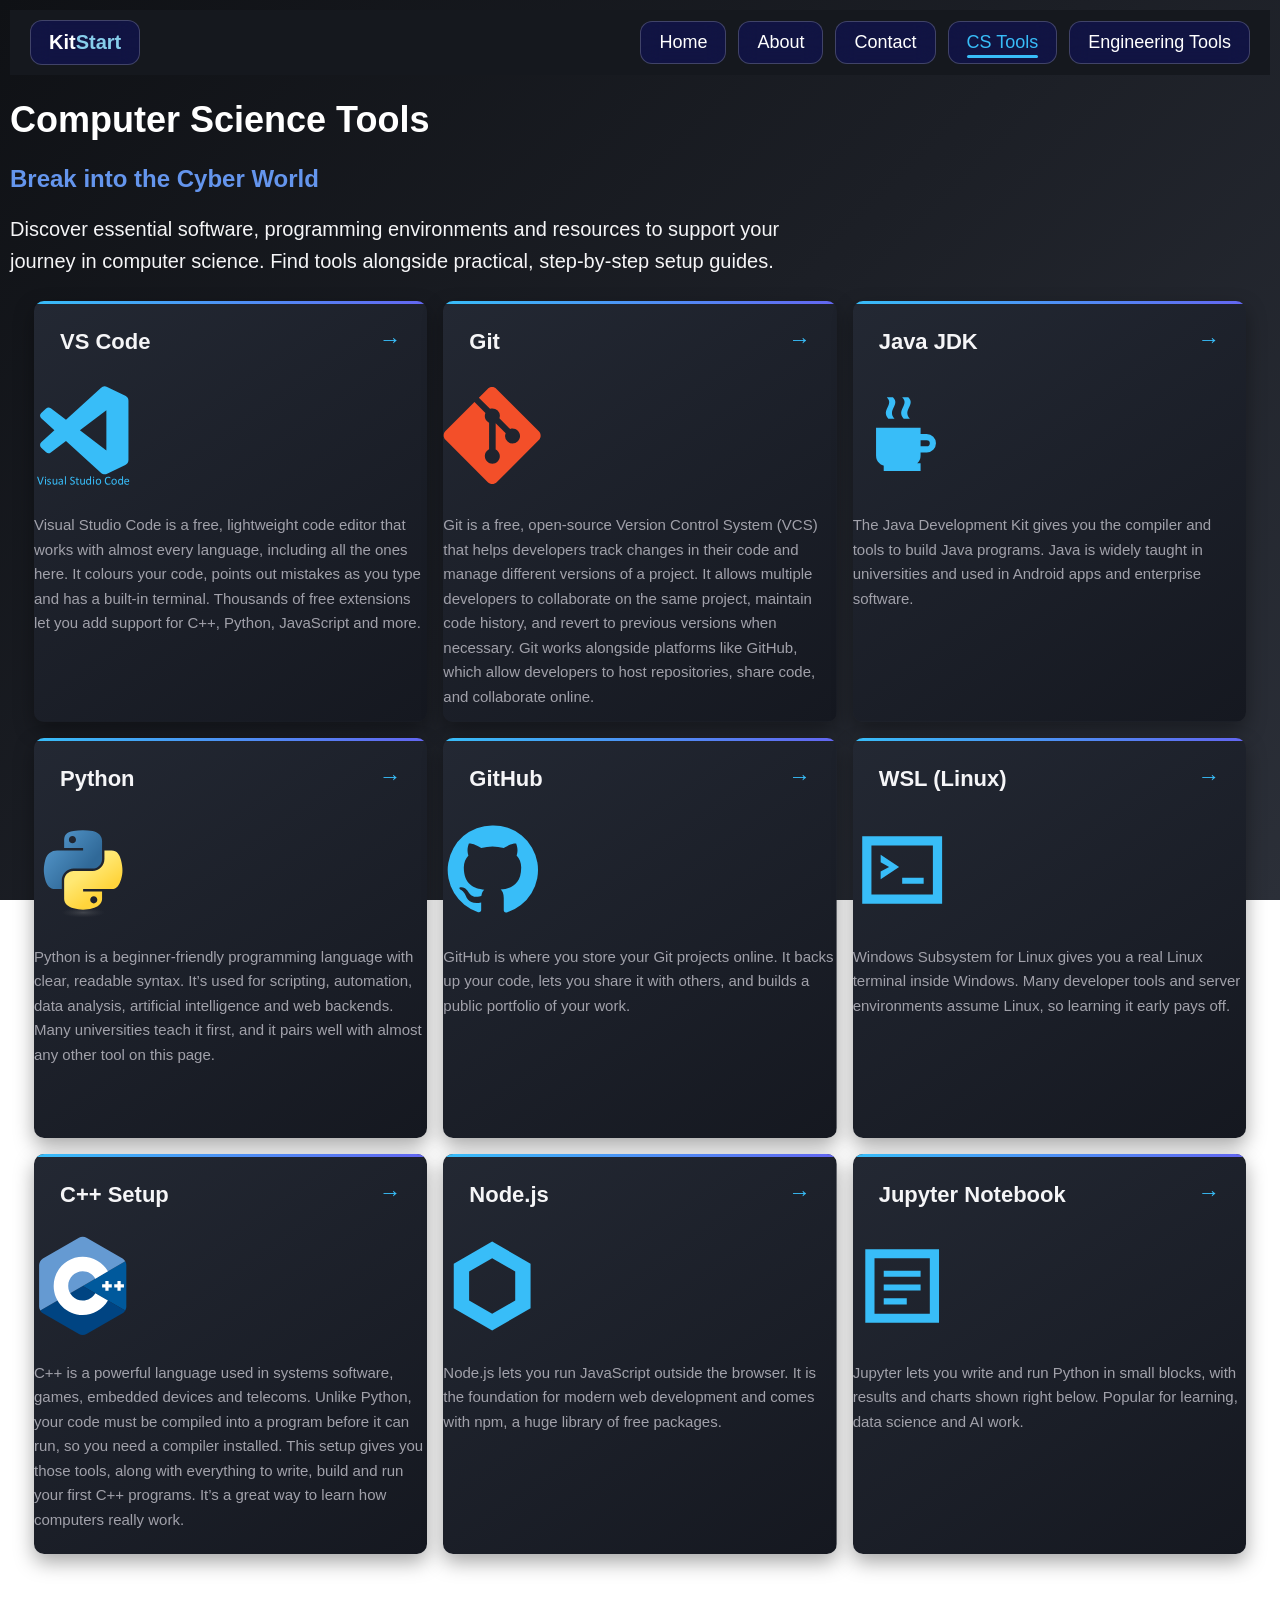
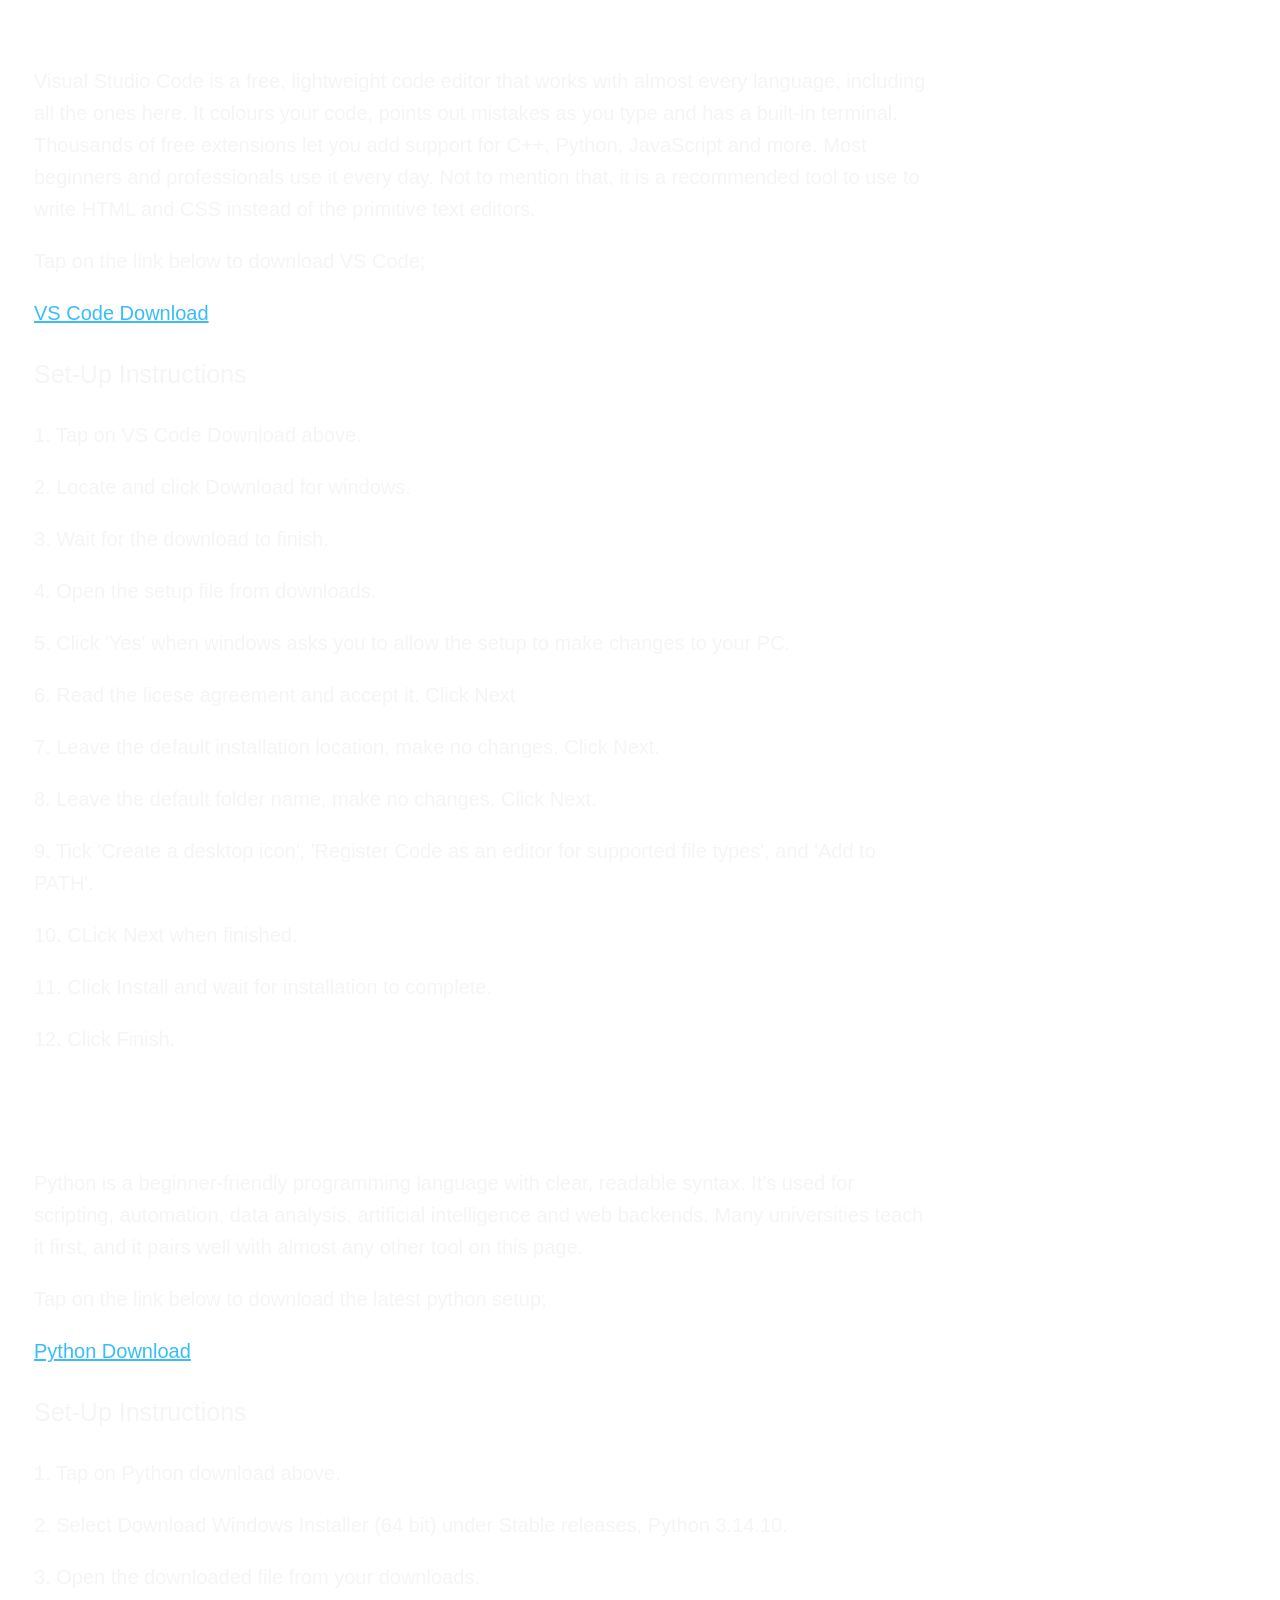
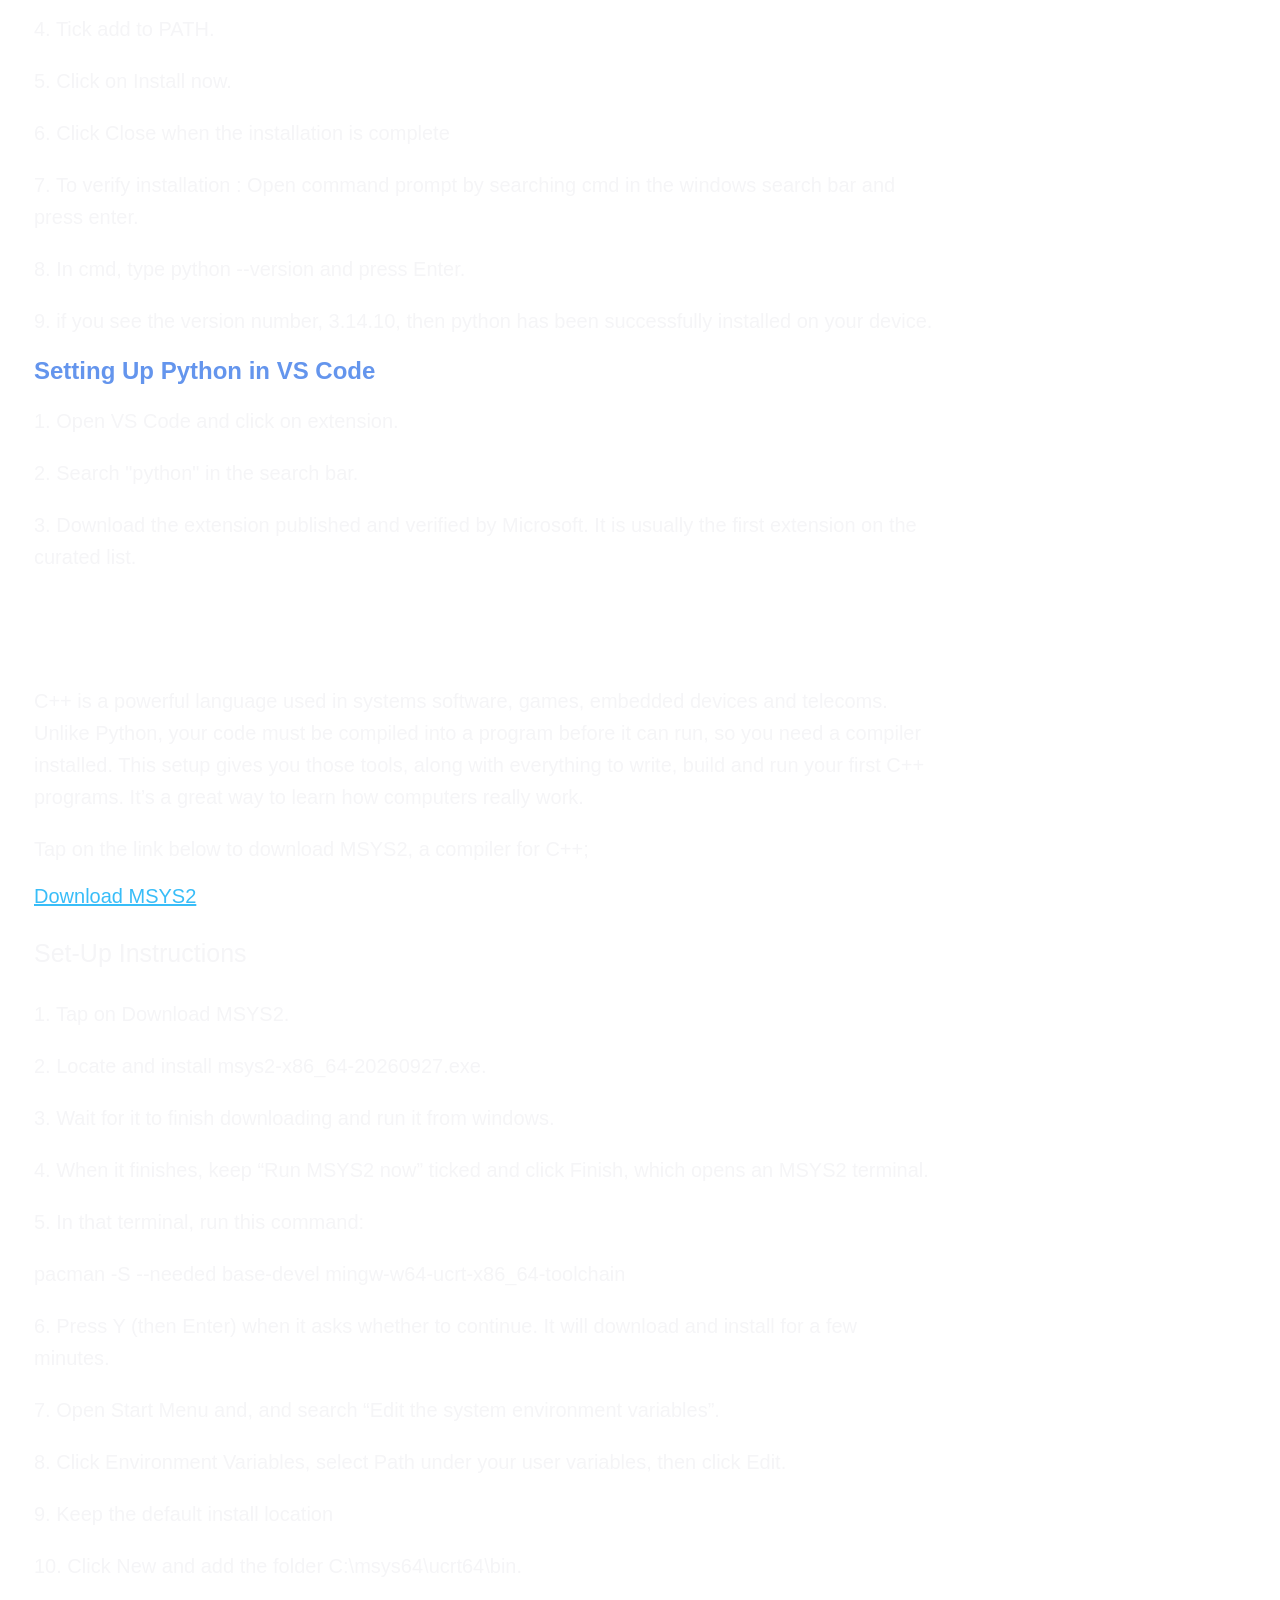
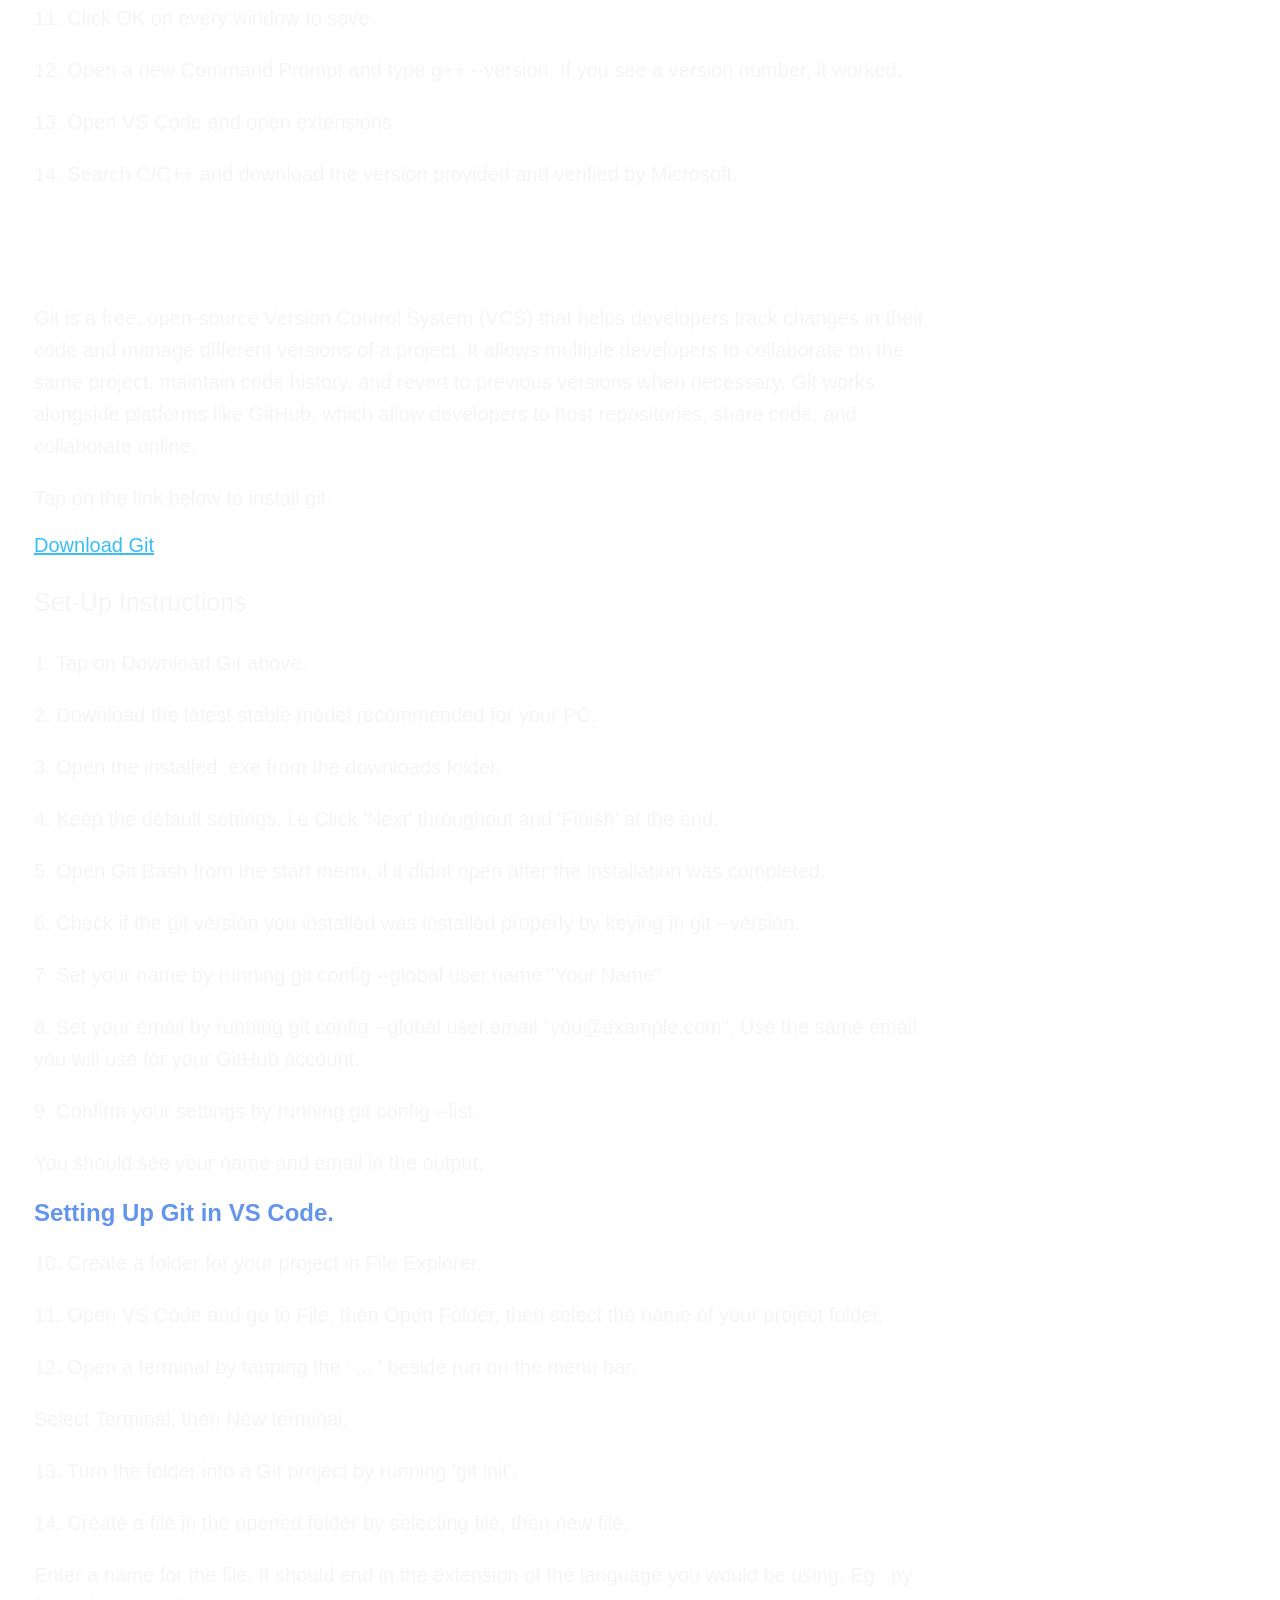
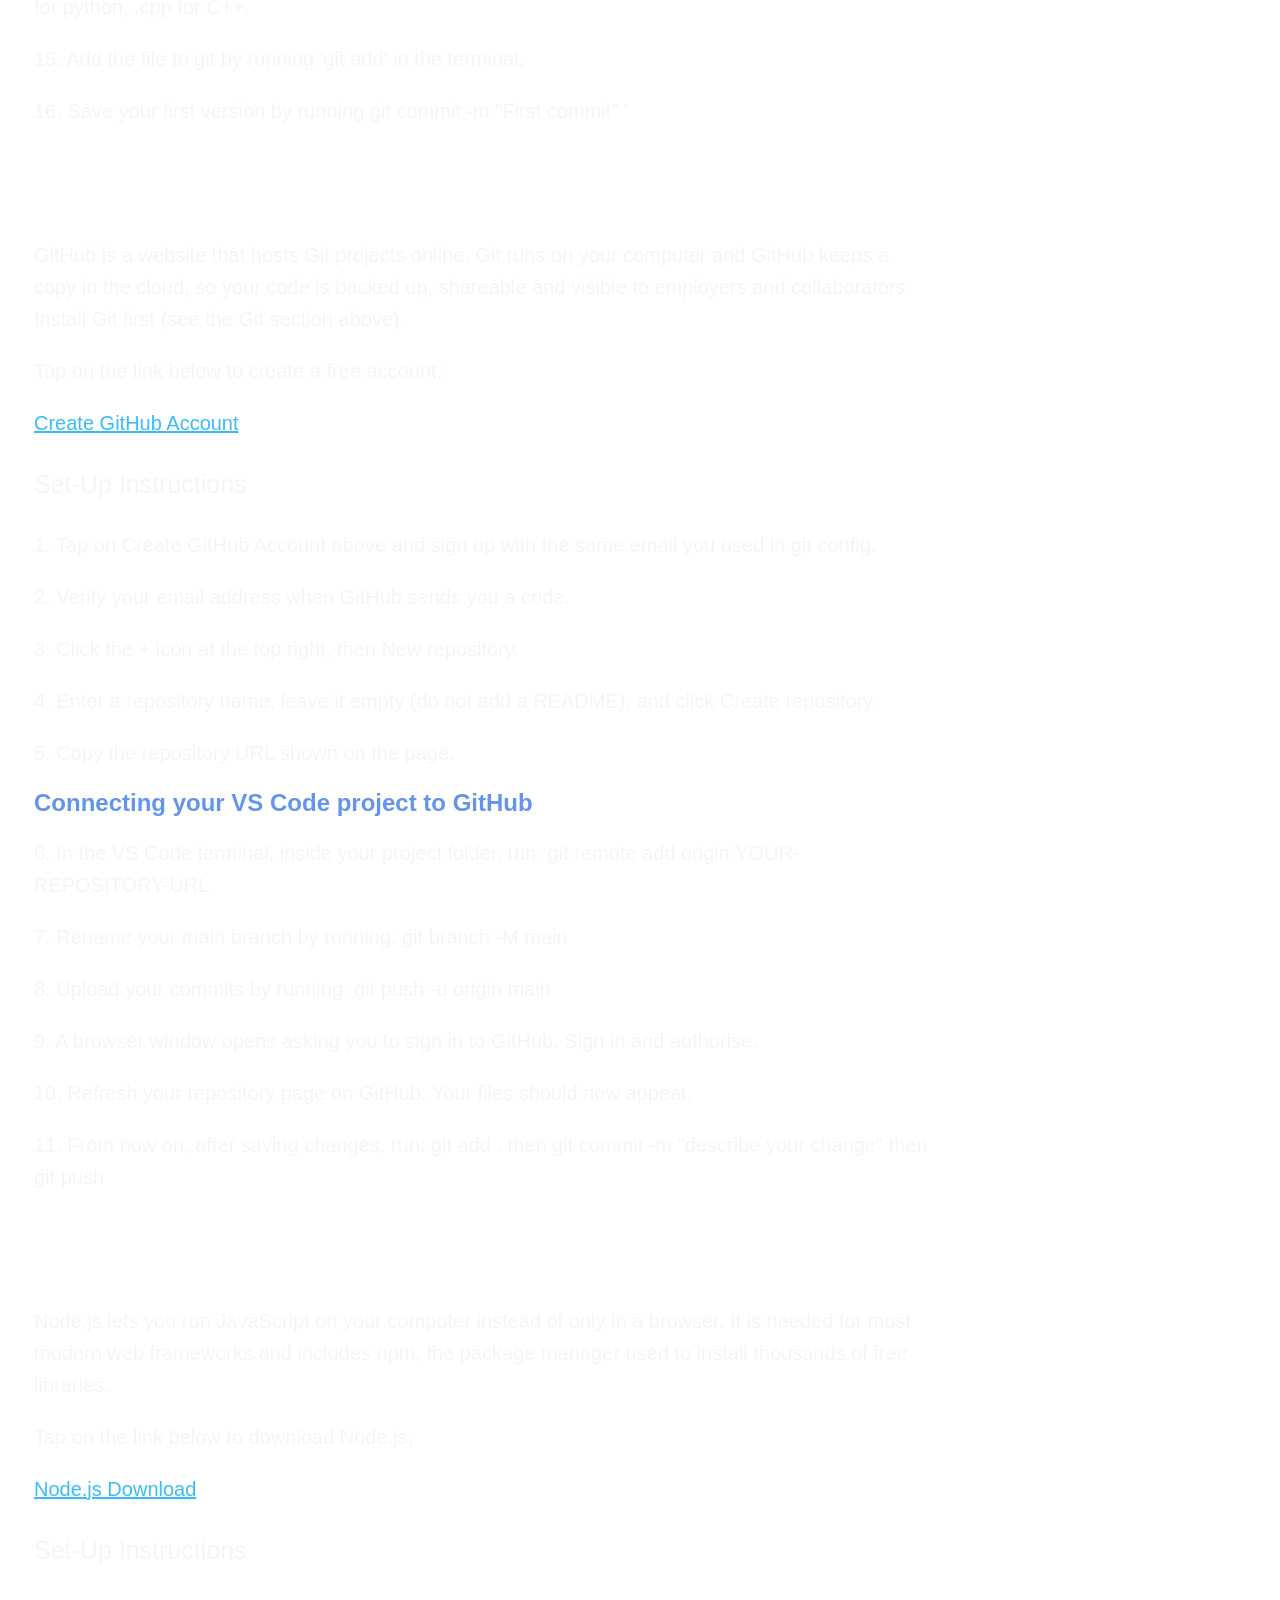
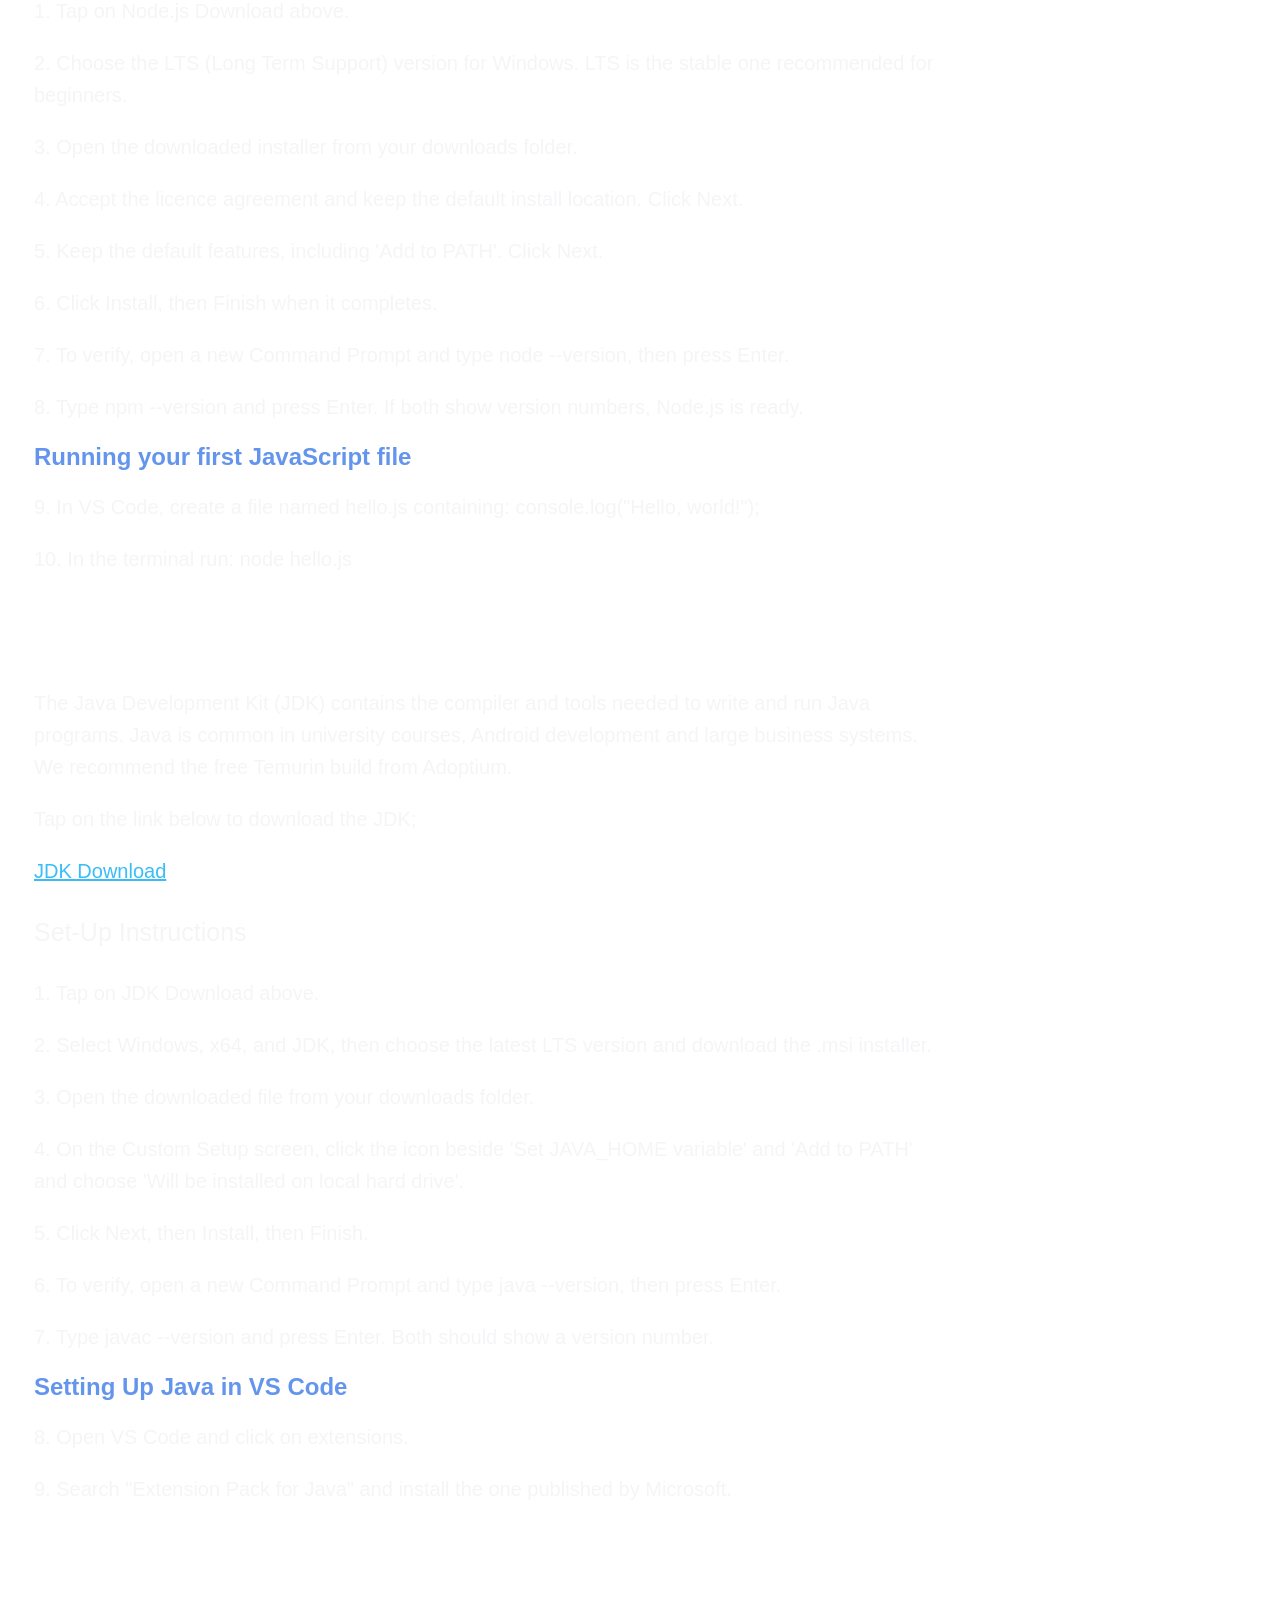
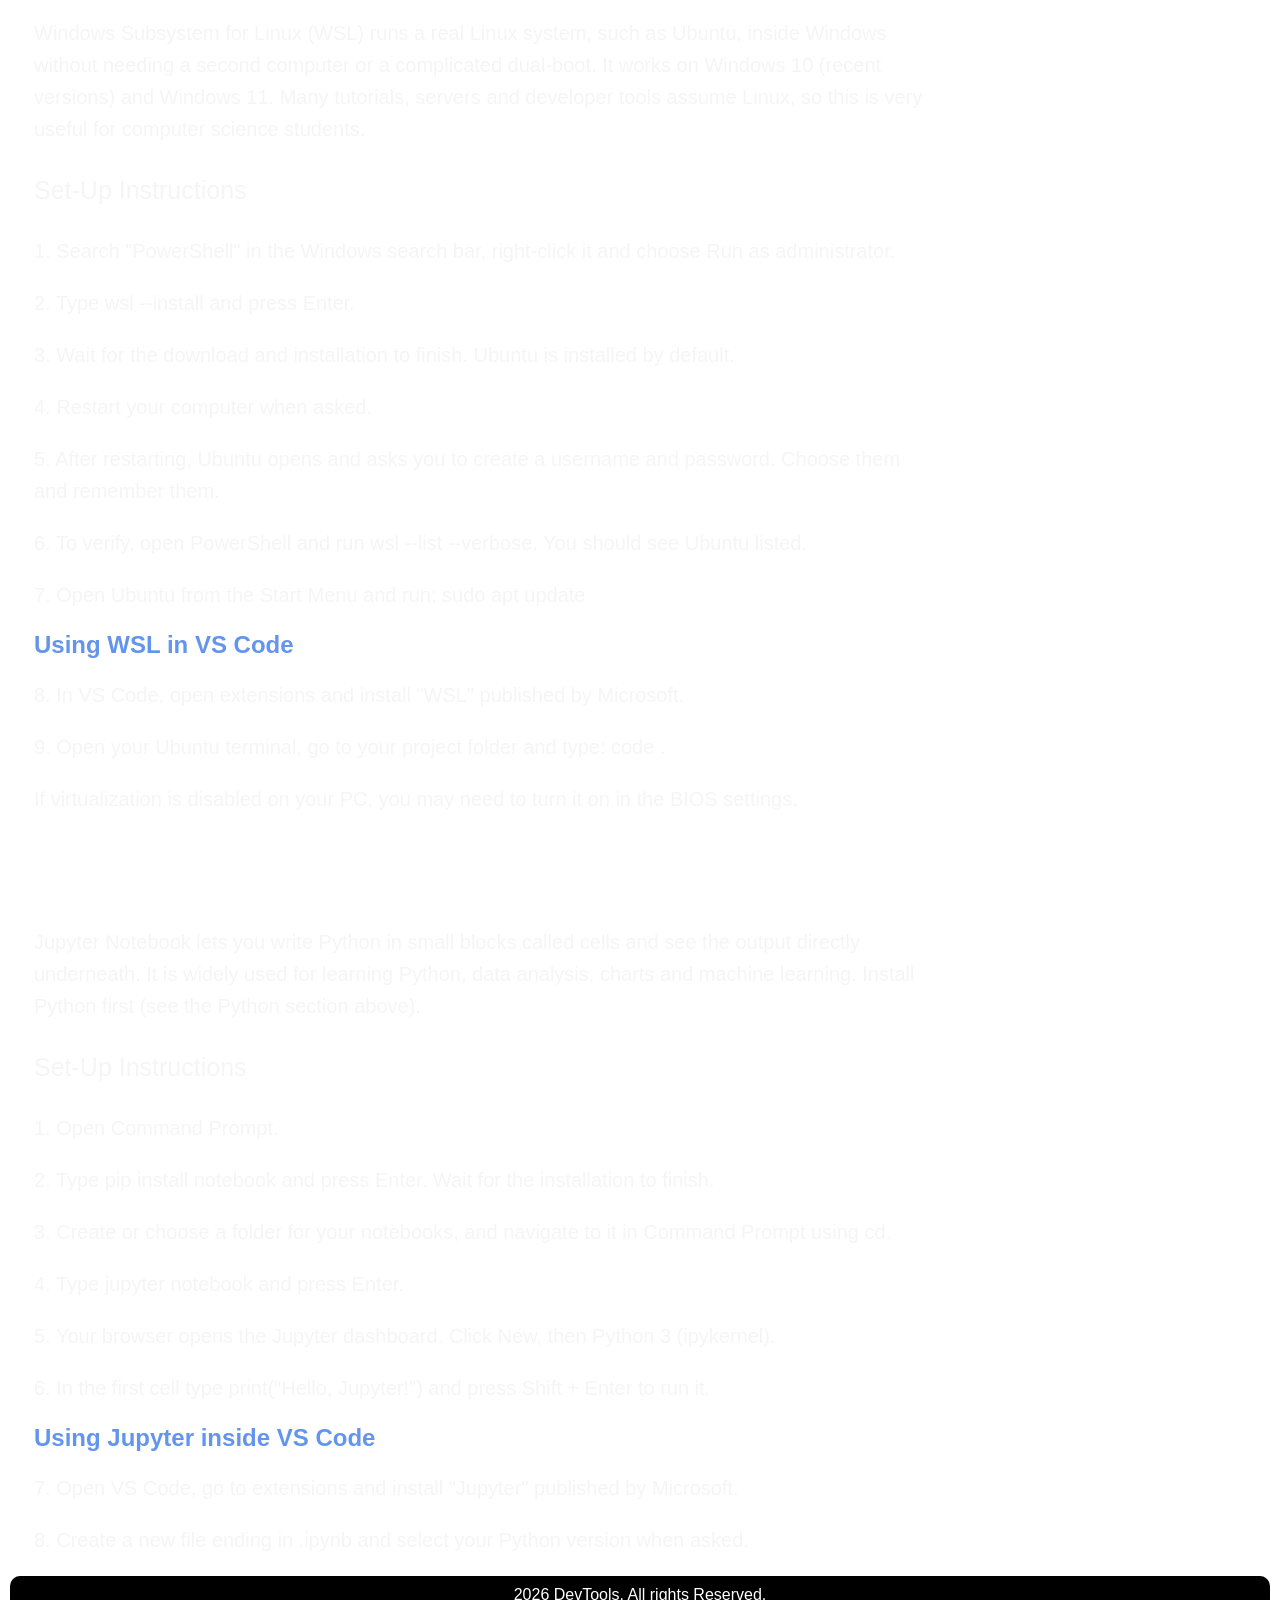
==== commit 34d23345: "Changed brand and favicon" ====
--- a/devtoolsv.html
+++ b/devtoolsv.html
@@ -3,14 +3,14 @@
 <head>
     <meta charset="UTF-8">
     <meta name="viewport" content="width=device-width, initial-scale=1.0">
-    <title> DevTools </title>
+    <title>KitStart</title>
     <link rel="stylesheet" href="style.css"> 
     <link rel="icon" href="favicon.svg" type="image/svg+xml"> 
 </head>
 <body>
     <header>
      <nav class="navbar">
-        <span class="logo">Dev<span class="accent">Tools</span></span> 
+        <span class="logo">Kit<span class="accent">Start</span></span> 
          <div class="navlinks">
         <a href="index.html">Home</a>
         <a href="index.html#about">About</a>
